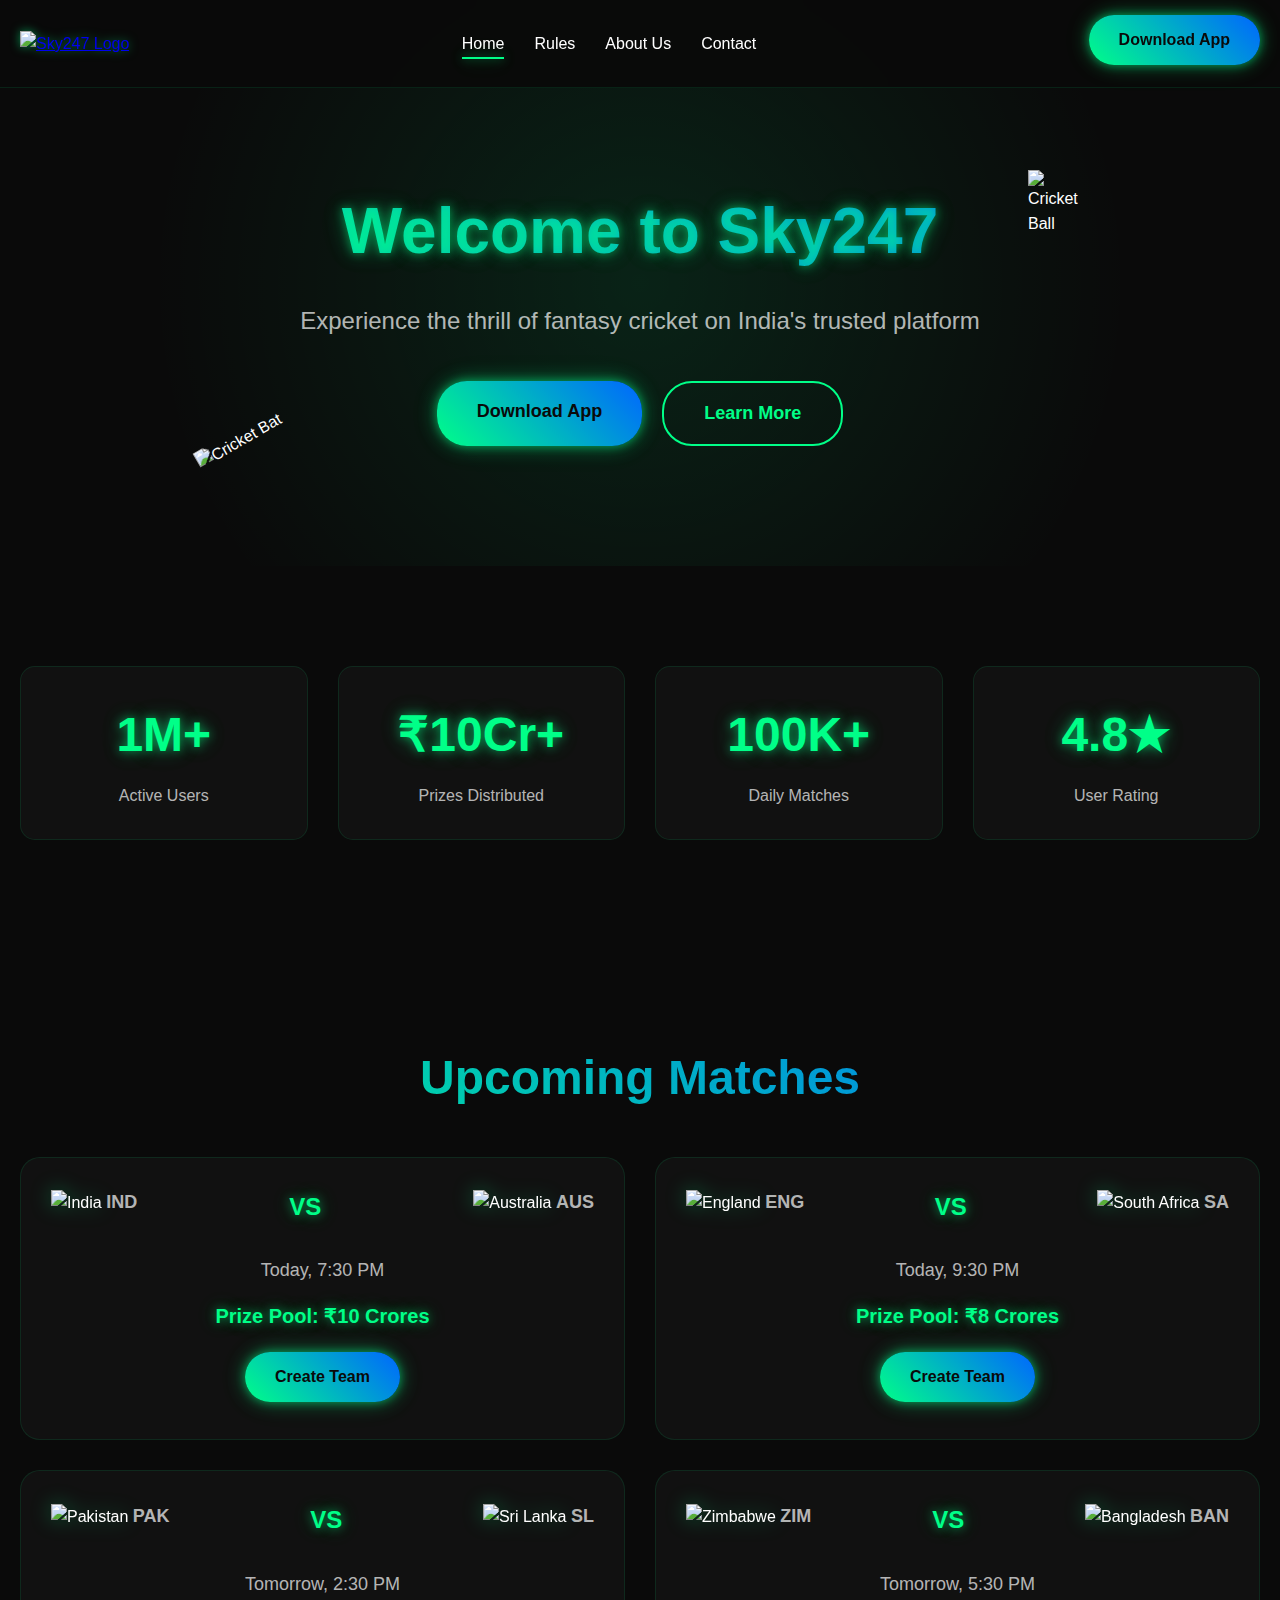
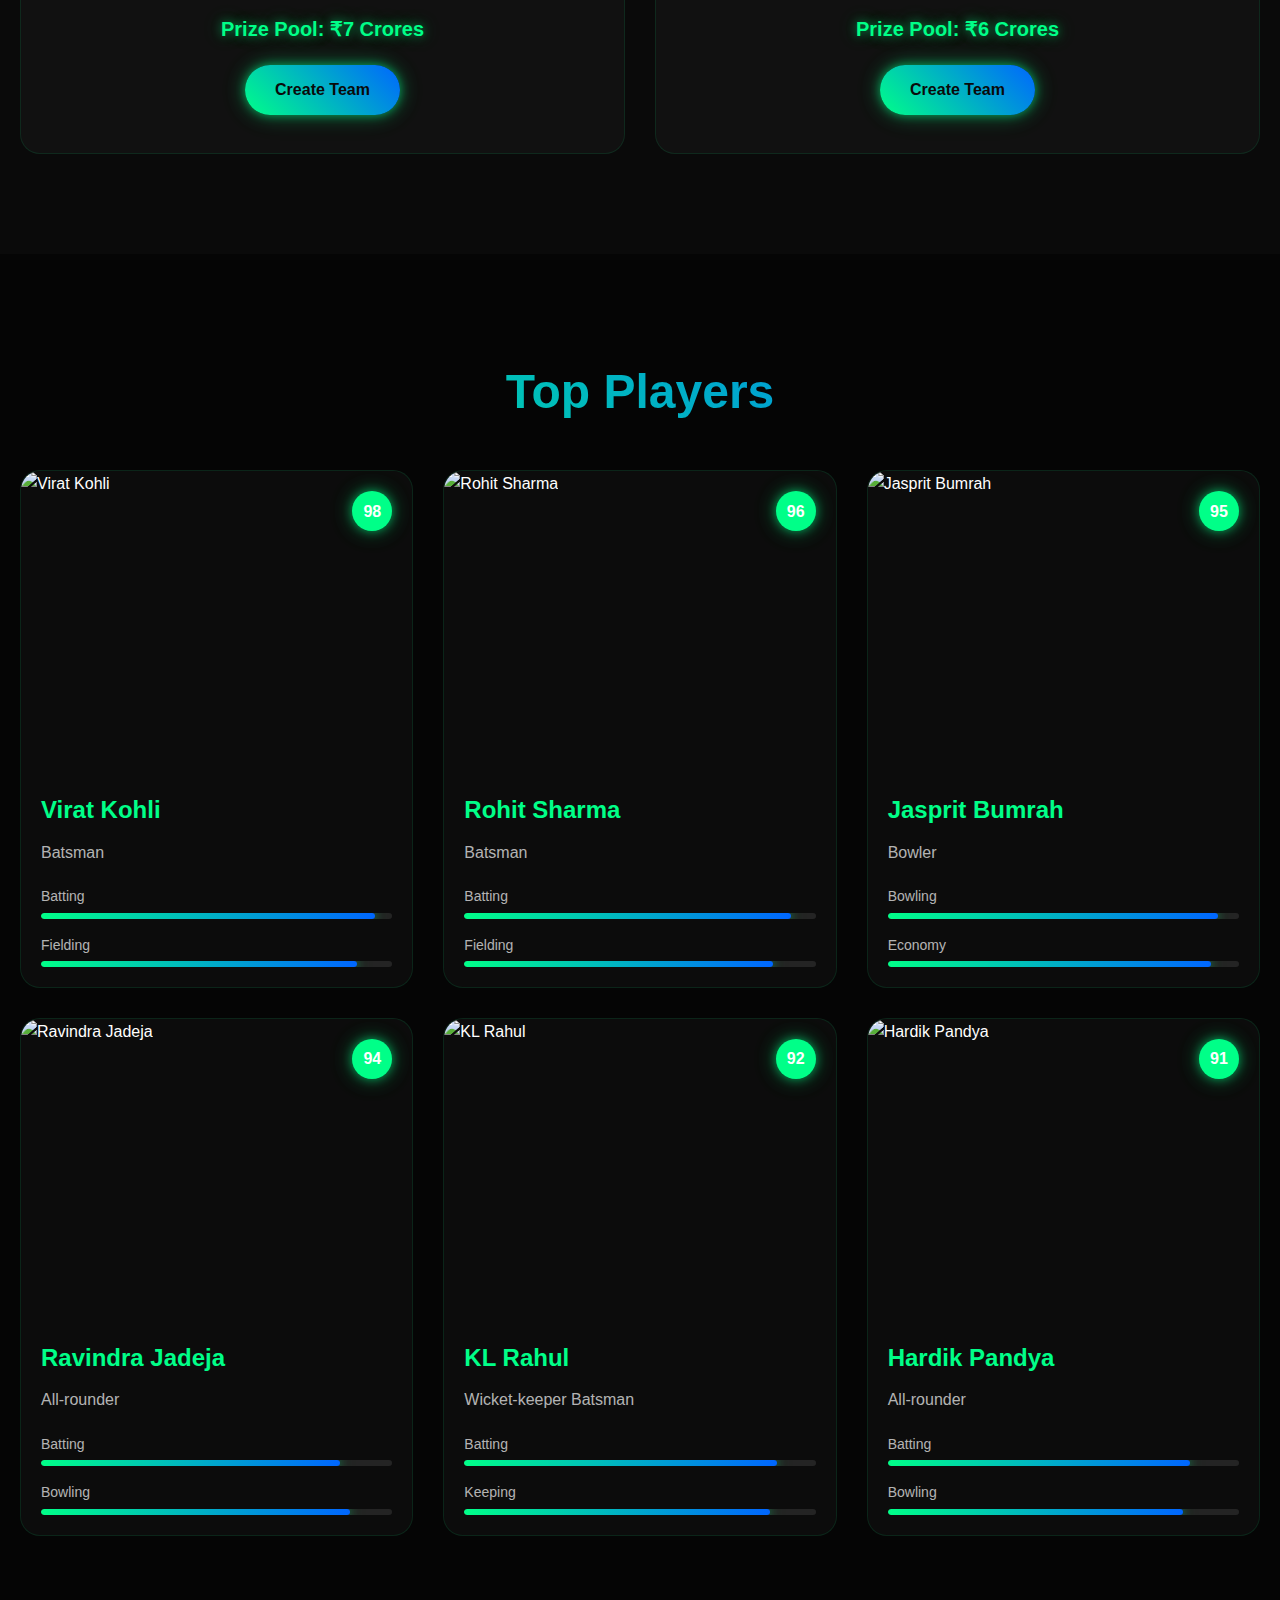
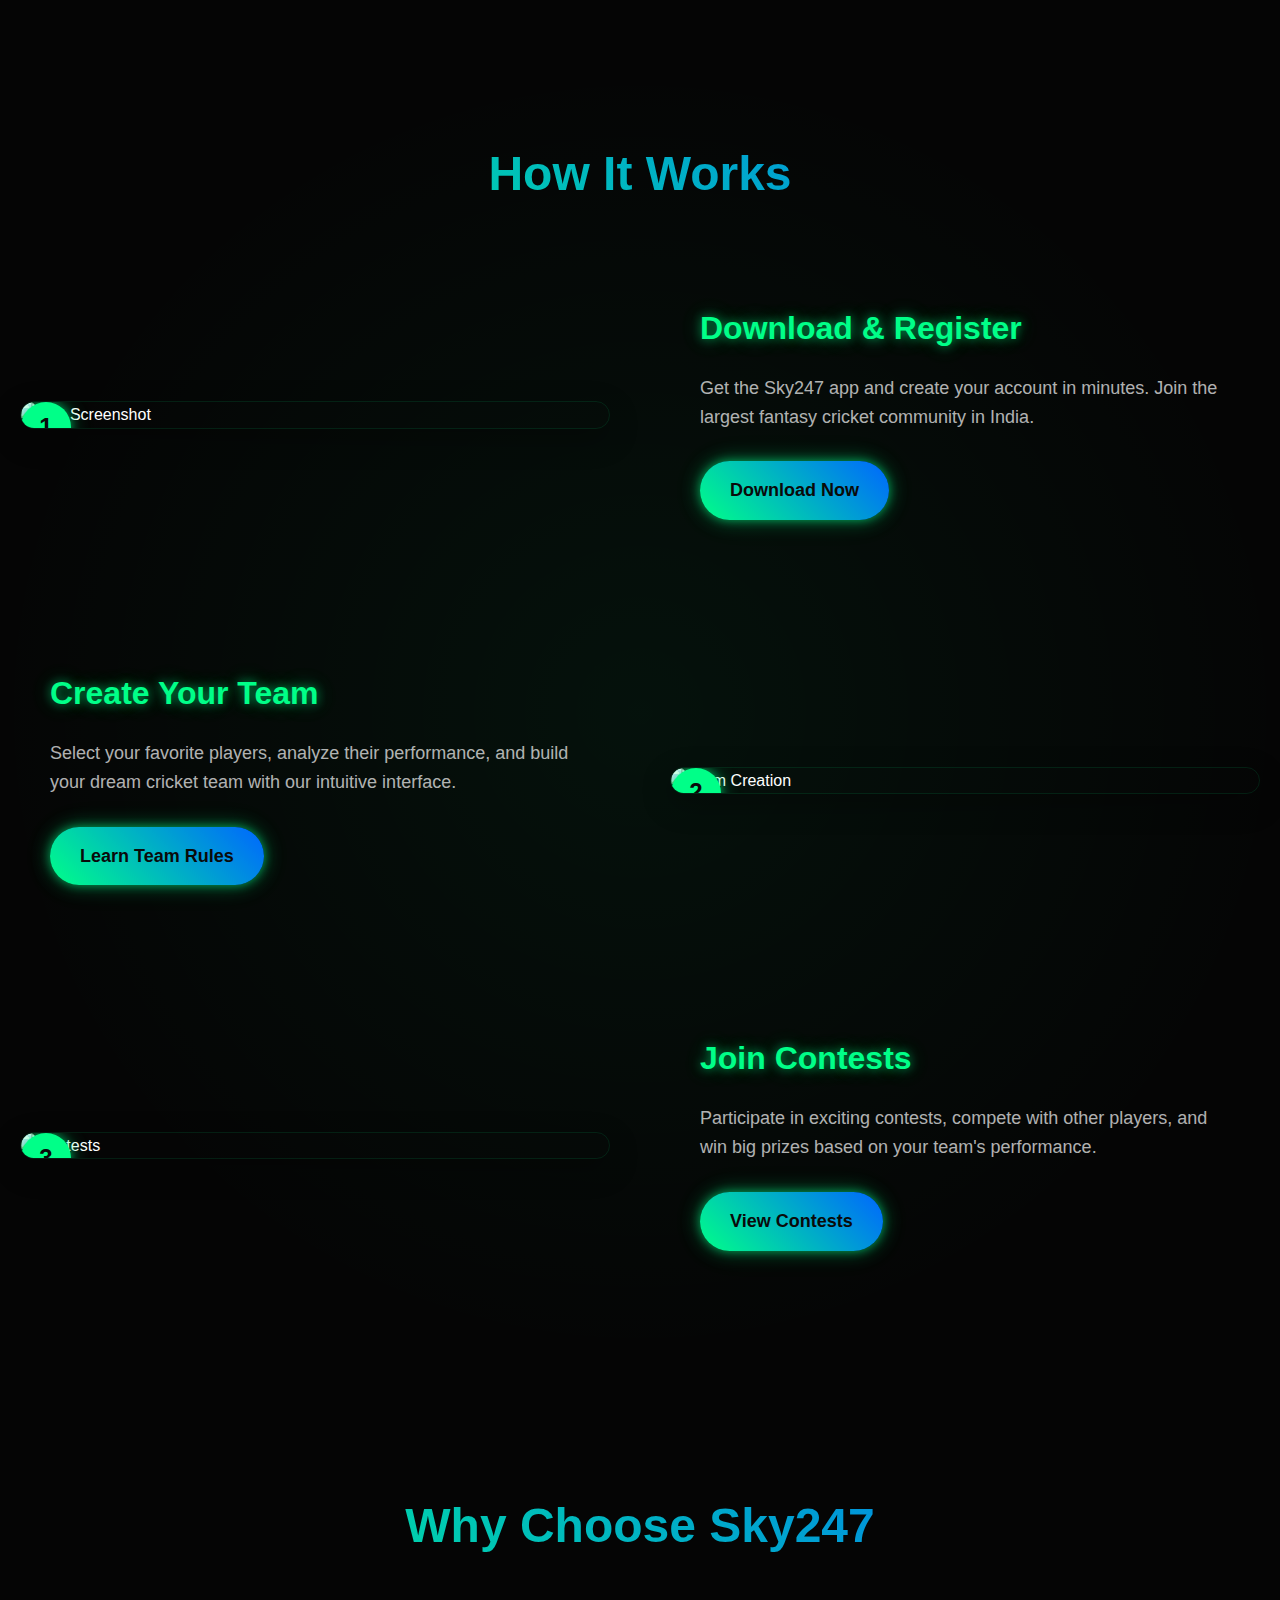
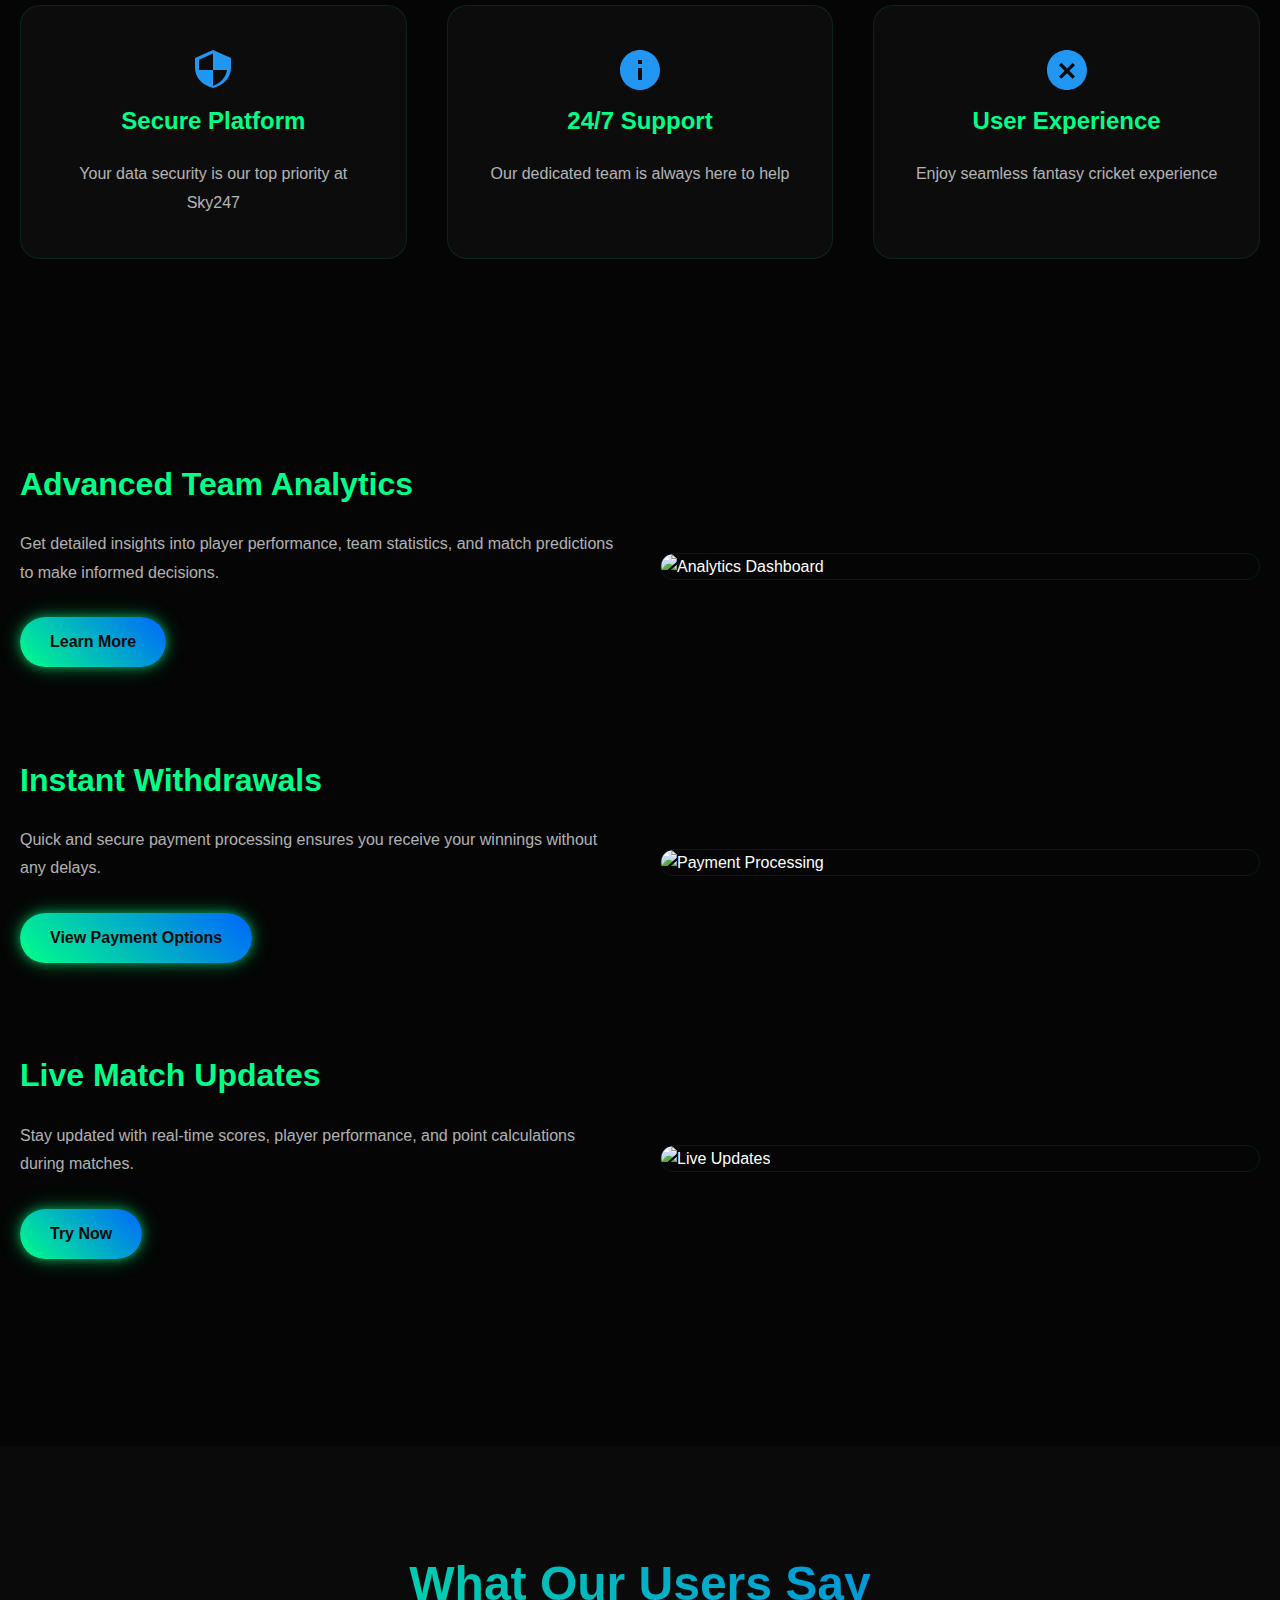
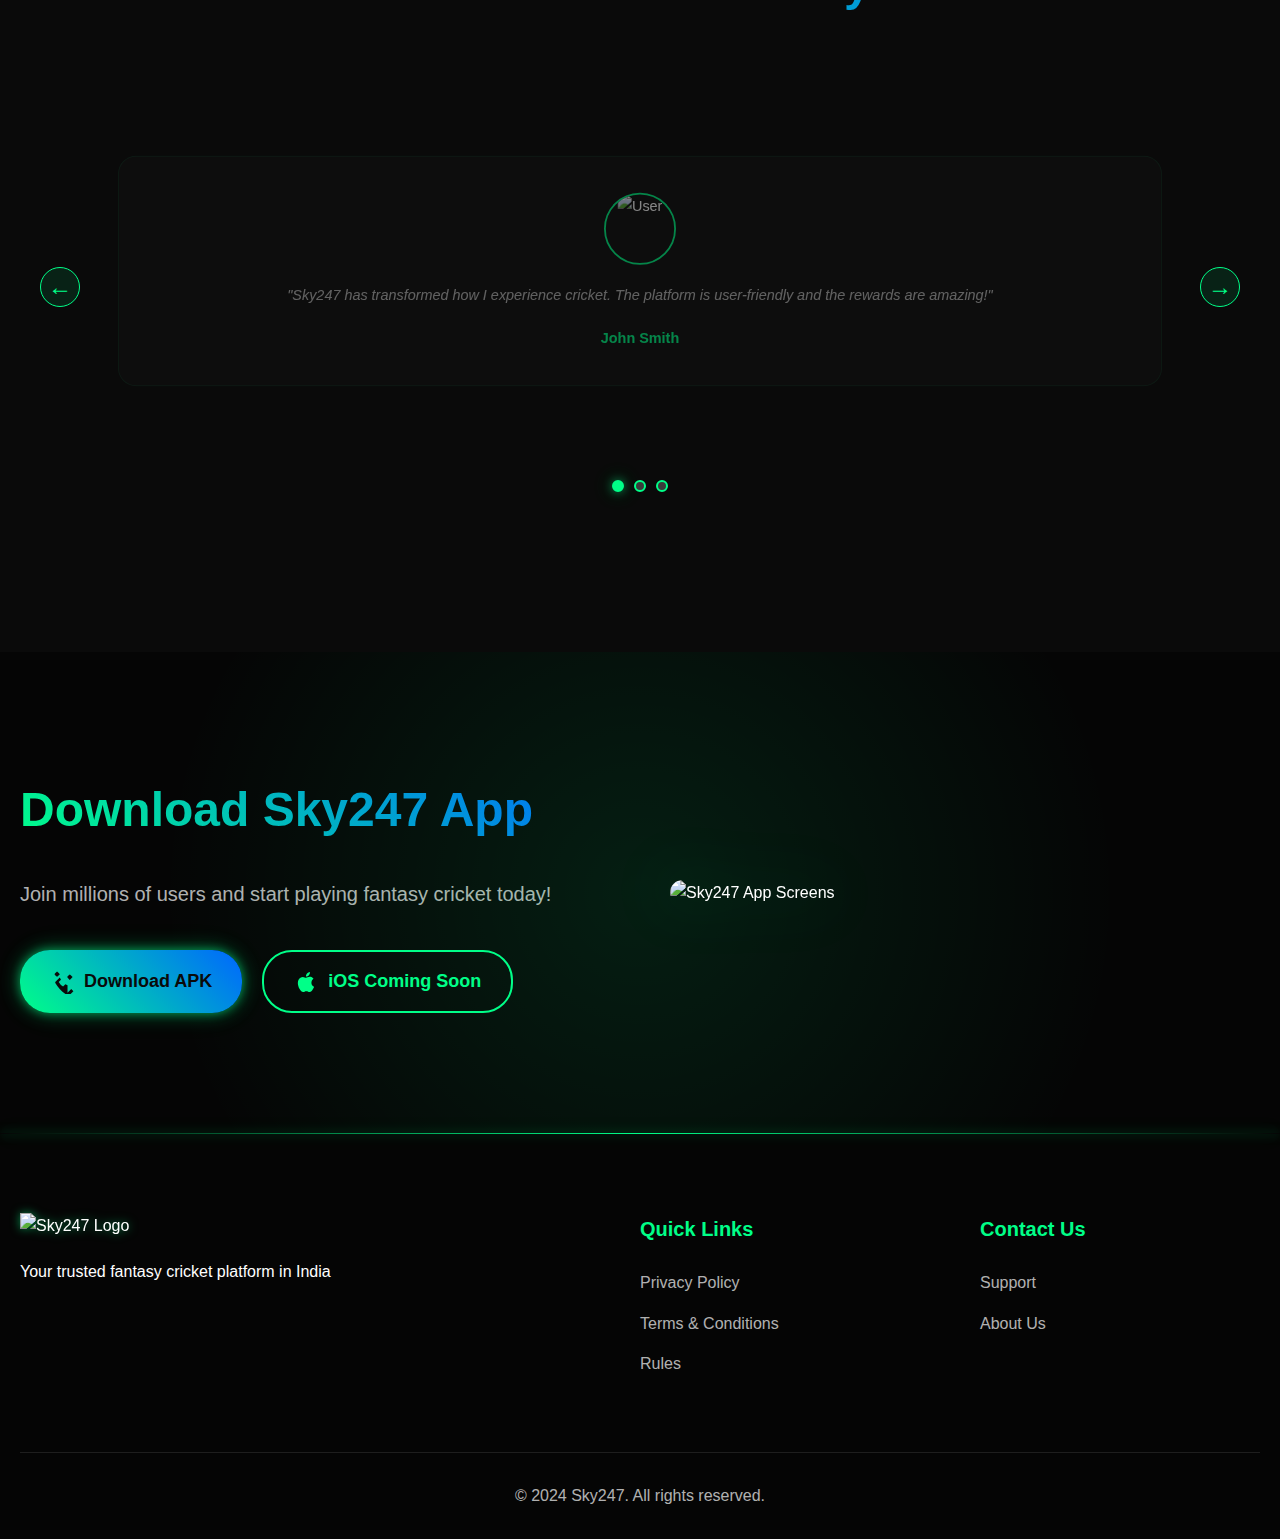
==== index.html @ 6593f0dc "Refactor HTML structure and enhance CSS for about page sections" ====
<!DOCTYPE html>
<html lang="en">
<head>
    <meta charset="UTF-8">
    <meta name="viewport" content="width=device-width, initial-scale=1.0">
    <title>Sky247 - Fantasy Cricket Platform in India</title>
    <meta name="description" content="Experience fantasy cricket with Sky247. Join the most exciting fantasy sports platform in India.">
    <link rel="stylesheet" href="css/style.css">
</head>
<body>
    <header class="header">
        <div class="container">
            <div class="header__inner">
                <a href="index.html" class="logo">
                    <img src="img/logo.svg" alt="Sky247 Logo">
                </a>
                <div class="burger-menu">
                    <span></span>
                    <span></span>
                    <span></span>
                </div>
                <nav class="nav">
                    <ul class="nav__list">
                        <li><a href="index.html" class="active">Home</a></li>
                        <li><a href="rules.html">Rules</a></li>
                        <li><a href="about.html">About Us</a></li>
                        <li><a href="contacts.html">Contact</a></li>
                        <li class="nav__download">
                            <a href="contacts.html" class="btn btn--primary">Download App</a>
                        </li>
                    </ul>
                </nav>
                <div class="header__buttons header__buttons--desktop">
                    <a href="contacts.html" class="btn btn--primary">Download App</a>
                </div>
            </div>
        </div>
    </header>

    <main>
        <section class="hero">
            <div class="container">
                <div class="hero__content">
                    <h1>Welcome to Sky247</h1>
                    <p>Experience the thrill of fantasy cricket on India's trusted platform</p>
                    <div class="hero__buttons">
                        <a href="contacts.html" class="btn btn--primary btn--large">Download App</a>
                        <a href="rules.html" class="btn btn--outline btn--large">Learn More</a>
                    </div>
                </div>
                <div class="hero__floating-elements">
                    <img src="img/cricket-ball.svg" alt="Cricket Ball" class="floating-ball">
                    <img src="img/cricket-bat.svg" alt="Cricket Bat" class="floating-bat">
                </div>
            </div>
        </section>

        <section class="statistics">
            <div class="container">
                <div class="statistics__grid">
                    <div class="stat-card">
                        <h3>1M+</h3>
                        <p>Active Users</p>
                    </div>
                    <div class="stat-card">
                        <h3>₹10Cr+</h3>
                        <p>Prizes Distributed</p>
                    </div>
                    <div class="stat-card">
                        <h3>100K+</h3>
                        <p>Daily Matches</p>
                    </div>
                    <div class="stat-card">
                        <h3>4.8★</h3>
                        <p>User Rating</p>
                    </div>
                </div>
            </div>
        </section>

        <section class="upcoming-matches">
            <div class="container">
                <h2>Upcoming Matches</h2>
                <div class="matches-grid">
                    <div class="match-card">
                        <div class="match-teams">
                            <div class="team">
                                <img src="img/india.webp" alt="India">
                                <span>IND</span>
                            </div>
                            <div class="vs">VS</div>
                            <div class="team">
                                <img src="img/australia.webp" alt="Australia">
                                <span>AUS</span>
                            </div>
                        </div>
                        <div class="match-info">
                            <div class="match-time">Today, 7:30 PM</div>
                            <div class="prize-pool">Prize Pool: ₹10 Crores</div>
                            <a href="contacts.html" class="btn btn--primary">Create Team</a>
                        </div>
                    </div>

                    <div class="match-card">
                        <div class="match-teams">
                            <div class="team">
                                <img src="img/england.webp" alt="England">
                                <span>ENG</span>
                            </div>
                            <div class="vs">VS</div>
                            <div class="team">
                                <img src="img/south-africa.webp" alt="South Africa">
                                <span>SA</span>
                            </div>
                        </div>
                        <div class="match-info">
                            <div class="match-time">Today, 9:30 PM</div>
                            <div class="prize-pool">Prize Pool: ₹8 Crores</div>
                            <a href="contacts.html" class="btn btn--primary">Create Team</a>
                        </div>
                    </div>

                    <div class="match-card">
                        <div class="match-teams">
                            <div class="team">
                                <img src="img/pakistan.webp" alt="Pakistan">
                                <span>PAK</span>
                            </div>
                            <div class="vs">VS</div>
                            <div class="team">
                                <img src="img/sri-lanka.webp" alt="Sri Lanka">
                                <span>SL</span>
                            </div>
                        </div>
                        <div class="match-info">
                            <div class="match-time">Tomorrow, 2:30 PM</div>
                            <div class="prize-pool">Prize Pool: ₹7 Crores</div>
                            <a href="contacts.html" class="btn btn--primary">Create Team</a>
                        </div>
                    </div>

                    <div class="match-card">
                        <div class="match-teams">
                            <div class="team">
                                <img src="img/zimbabwe.webp" alt="Zimbabwe">
                                <span>ZIM</span>
                            </div>
                            <div class="vs">VS</div>
                            <div class="team">
                                <img src="img/bangladesh.webp" alt="Bangladesh">
                                <span>BAN</span>
                            </div>
                        </div>
                        <div class="match-info">
                            <div class="match-time">Tomorrow, 5:30 PM</div>
                            <div class="prize-pool">Prize Pool: ₹6 Crores</div>
                            <a href="contacts.html" class="btn btn--primary">Create Team</a>
                        </div>
                    </div>
                </div>
            </div>
        </section>

        <section class="featured-players">
            <div class="container">
                <h2>Top Players</h2>
                <div class="players-grid">
                    <div class="player-card">
                        <div class="player-image">
                            <img src="img/virat-kohli.jpg" alt="Virat Kohli">
                            <div class="player-rating">98</div>
                        </div>
                        <div class="player-info">
                            <h3>Virat Kohli</h3>
                            <p>Batsman</p>
                            <div class="player-stats">
                                <div class="stat">
                                    <span>Batting</span>
                                    <div class="stat-bar" style="--width: 95%"></div>
                                </div>
                                <div class="stat">
                                    <span>Fielding</span>
                                    <div class="stat-bar" style="--width: 90%"></div>
                                </div>
                            </div>
                        </div>
                    </div>

                    <div class="player-card">
                        <div class="player-image">
                            <img src="img/rohit-sharma.jpg" alt="Rohit Sharma">
                            <div class="player-rating">96</div>
                        </div>
                        <div class="player-info">
                            <h3>Rohit Sharma</h3>
                            <p>Batsman</p>
                            <div class="player-stats">
                                <div class="stat">
                                    <span>Batting</span>
                                    <div class="stat-bar" style="--width: 93%"></div>
                                </div>
                                <div class="stat">
                                    <span>Fielding</span>
                                    <div class="stat-bar" style="--width: 88%"></div>
                                </div>
                            </div>
                        </div>
                    </div>

                    <div class="player-card">
                        <div class="player-image">
                            <img src="img/jasprit-bumrah.jpg" alt="Jasprit Bumrah">
                            <div class="player-rating">95</div>
                        </div>
                        <div class="player-info">
                            <h3>Jasprit Bumrah</h3>
                            <p>Bowler</p>
                            <div class="player-stats">
                                <div class="stat">
                                    <span>Bowling</span>
                                    <div class="stat-bar" style="--width: 94%"></div>
                                </div>
                                <div class="stat">
                                    <span>Economy</span>
                                    <div class="stat-bar" style="--width: 92%"></div>
                                </div>
                            </div>
                        </div>
                    </div>

                    <div class="player-card">
                        <div class="player-image">
                            <img src="img/ravindra-jadeja.jpg" alt="Ravindra Jadeja">
                            <div class="player-rating">94</div>
                        </div>
                        <div class="player-info">
                            <h3>Ravindra Jadeja</h3>
                            <p>All-rounder</p>
                            <div class="player-stats">
                                <div class="stat">
                                    <span>Batting</span>
                                    <div class="stat-bar" style="--width: 85%"></div>
                                </div>
                                <div class="stat">
                                    <span>Bowling</span>
                                    <div class="stat-bar" style="--width: 88%"></div>
                                </div>
                            </div>
                        </div>
                    </div>

                    <div class="player-card">
                        <div class="player-image">
                            <img src="img/kl-rahul.jpg" alt="KL Rahul">
                            <div class="player-rating">92</div>
                        </div>
                        <div class="player-info">
                            <h3>KL Rahul</h3>
                            <p>Wicket-keeper Batsman</p>
                            <div class="player-stats">
                                <div class="stat">
                                    <span>Batting</span>
                                    <div class="stat-bar" style="--width: 89%"></div>
                                </div>
                                <div class="stat">
                                    <span>Keeping</span>
                                    <div class="stat-bar" style="--width: 87%"></div>
                                </div>
                            </div>
                        </div>
                    </div>

                    <div class="player-card">
                        <div class="player-image">
                            <img src="img/hardik-pandya.jpg" alt="Hardik Pandya">
                            <div class="player-rating">91</div>
                        </div>
                        <div class="player-info">
                            <h3>Hardik Pandya</h3>
                            <p>All-rounder</p>
                            <div class="player-stats">
                                <div class="stat">
                                    <span>Batting</span>
                                    <div class="stat-bar" style="--width: 86%"></div>
                                </div>
                                <div class="stat">
                                    <span>Bowling</span>
                                    <div class="stat-bar" style="--width: 84%"></div>
                                </div>
                            </div>
                        </div>
                    </div>
                </div>
            </div>
        </section>

        <section class="how-it-works">
            <div class="container">
                <h2>How It Works</h2>
                <div class="steps">
                    <div class="step">
                        <div class="step__image">
                            <img src="img/app-screen-1.jpg" alt="App Screenshot">
                            <div class="step__number">1</div>
                        </div>
                        <div class="step__content">
                            <h3>Download & Register</h3>
                            <p>Get the Sky247 app and create your account in minutes. Join the largest fantasy cricket community in India.</p>
                            <a href="contacts.html" class="btn btn--primary">Download Now</a>
                        </div>
                    </div>
                    <div class="step">
                        <div class="step__image">
                            <img src="img/app-screen-2.jpg" alt="Team Creation">
                            <div class="step__number">2</div>
                        </div>
                        <div class="step__content">
                            <h3>Create Your Team</h3>
                            <p>Select your favorite players, analyze their performance, and build your dream cricket team with our intuitive interface.</p>
                            <a href="rules.html" class="btn btn--primary">Learn Team Rules</a>
                        </div>
                    </div>
                    <div class="step">
                        <div class="step__image">
                            <img src="img/app-screen-3.jpg" alt="Contests">
                            <div class="step__number">3</div>
                        </div>
                        <div class="step__content">
                            <h3>Join Contests</h3>
                            <p>Participate in exciting contests, compete with other players, and win big prizes based on your team's performance.</p>
                            <a href="contacts.html" class="btn btn--primary">View Contests</a>
                        </div>
                    </div>
                </div>
            </div>
        </section>

        <section class="features">
            <div class="container">
                <h2>Why Choose Sky247</h2>
                <div class="features__grid">
                    <div class="feature-card">
                        <svg width="48" height="48" viewBox="0 0 48 48" fill="none" xmlns="http://www.w3.org/2000/svg">
                            <path d="M24 4L6 12V22C6 31.1 13.4 39.5 24 42C34.6 39.5 42 31.1 42 22V12L24 4ZM24 24H38C37.1 31.1 31.3 37.5 24 39.8V24H10V13.7L24 7.6V24Z" fill="#2196F3"/>
                        </svg>
                        <h3>Secure Platform</h3>
                        <p>Your data security is our top priority at Sky247</p>
                    </div>
                    <div class="feature-card">
                        <svg width="48" height="48" viewBox="0 0 48 48" fill="none" xmlns="http://www.w3.org/2000/svg">
                            <path d="M24 4C12.95 4 4 12.95 4 24C4 35.05 12.95 44 24 44C35.05 44 44 35.05 44 24C44 12.95 35.05 4 24 4ZM26 34H22V22H26V34ZM26 18H22V14H26V18Z" fill="#2196F3"/>
                        </svg>
                        <h3>24/7 Support</h3>
                        <p>Our dedicated team is always here to help</p>
                    </div>
                    <div class="feature-card">
                        <svg width="48" height="48" viewBox="0 0 48 48" fill="none" xmlns="http://www.w3.org/2000/svg">
                            <path d="M24 4C12.95 4 4 12.95 4 24C4 35.05 12.95 44 24 44C35.05 44 44 35.05 44 24C44 12.95 35.05 4 24 4ZM32 30.4L29.6 32.8L24 27.2L18.4 32.8L16 30.4L21.6 24.8L16 19.2L18.4 16.8L24 22.4L29.6 16.8L32 19.2L26.4 24.8L32 30.4Z" fill="#2196F3"/>
                        </svg>
                        <h3>User Experience</h3>
                        <p>Enjoy seamless fantasy cricket experience</p>
                    </div>
                </div>
            </div>
        </section>

        <section class="features-extended">
            <div class="container">
                <div class="feature-extended-card">
                    <div class="feature-extended-content">
                        <h3>Advanced Team Analytics</h3>
                        <p>Get detailed insights into player performance, team statistics, and match predictions to make informed decisions.</p>
                        <a href="contacts.html" class="btn btn--primary">Learn More</a>
                    </div>
                    <div class="feature-extended-image">
                        <img src="img/analytics.jpg" alt="Analytics Dashboard">
                    </div>
                </div>

                <div class="feature-extended-card">
                    <div class="feature-extended-content">
                        <h3>Instant Withdrawals</h3>
                        <p>Quick and secure payment processing ensures you receive your winnings without any delays.</p>
                        <a href="contacts.html" class="btn btn--primary">View Payment Options</a>
                    </div>
                    <div class="feature-extended-image">
                        <img src="img/payments.jpg" alt="Payment Processing">
                    </div>
                </div>

                <div class="feature-extended-card">
                    <div class="feature-extended-content">
                        <h3>Live Match Updates</h3>
                        <p>Stay updated with real-time scores, player performance, and point calculations during matches.</p>
                        <a href="contacts.html" class="btn btn--primary">Try Now</a>
                    </div>
                    <div class="feature-extended-image">
                        <img src="img/live-updates.jpg" alt="Live Updates">
                    </div>
                </div>
            </div>
        </section>

        <section class="testimonials">
            <div class="container">
                <h2>What Our Users Say</h2>
                <div class="manual-slider">
                    <div class="slider-container">
                        <div class="slide">
                            <div class="testimonial-card">
                                <div class="testimonial-avatar">
                                    <img src="img/user1.jpg" alt="User">
                                </div>
                                <p class="testimonial-text">"Sky247 has transformed how I experience cricket. The platform is user-friendly and the rewards are amazing!"</p>
                                <div class="testimonial-author">John Smith</div>
                            </div>
                        </div>
                        <div class="slide">
                            <div class="testimonial-card">
                                <div class="testimonial-avatar">
                                    <img src="img/user2.jpg" alt="User">
                                </div>
                                <p class="testimonial-text">"The best fantasy cricket platform I've used. Great features and excellent customer support."</p>
                                <div class="testimonial-author">Mike Johnson</div>
                            </div>
                        </div>
                        <div class="slide">
                            <div class="testimonial-card">
                                <div class="testimonial-avatar">
                                    <img src="img/user3.jpg" alt="User">
                                </div>
                                <p class="testimonial-text">"Impressive platform with fair play and instant withdrawals. Highly recommended!"</p>
                                <div class="testimonial-author">David Wilson</div>
                            </div>
                        </div>
                    </div>
                    <div class="slider-nav">
                        <span class="slider-dot active"></span>
                        <span class="slider-dot"></span>
                        <span class="slider-dot"></span>
                    </div>
                    <div class="slider-arrows">
                        <button class="slider-arrow prev">←</button>
                        <button class="slider-arrow next">→</button>
                    </div>
                </div>
            </div>
        </section>

        <section class="app-download">
            <div class="container">
                <div class="app-download__content">
                    <div class="app-download__text">
                        <h2>Download Sky247 App</h2>
                        <p>Join millions of users and start playing fantasy cricket today!</p>
                        <div class="app-download__buttons">
                            <a href="contacts.html" class="btn btn--primary">
                                <svg width="24" height="24" viewBox="0 0 24 24" fill="none" xmlns="http://www.w3.org/2000/svg">
                                    <path d="M17.523 15.343l-2.121-1.213-2.317 2.317a11.158 11.158 0 01-4.412-4.412l2.317-2.317-1.213-2.121-4.243 4.242a1 1 0 00-.217 1.095C8.14 17.95 13.05 22.86 18.066 25.683a1 1 0 001.095-.217l4.242-4.243-2.121-2.121-3.759 3.759z" fill="currentColor"/>
                                    <path d="M6.343 4.929l2.121-2.122-1.414-1.414-2.121 2.121a1 1 0 000 1.414l1.414 1.414a1 1 0 001.414 0l2.121-2.121-1.414-1.414-2.121 2.122zM19.071 6.343l2.122 2.121 1.414-1.414-2.121-2.121a1 1 0 00-1.414 0l-1.414 1.414a1 1 0 000 1.414l2.121 2.121 1.414-1.414-2.122-2.121z" fill="currentColor"/>
                                </svg>
                                Download APK
                            </a>
                            <a href="contacts.html" class="btn btn--outline">
                                <svg width="24" height="24" viewBox="0 0 24 24" fill="none" xmlns="http://www.w3.org/2000/svg">
                                    <path d="M18.71 19.5C17.88 20.74 17 21.95 15.66 21.97C14.32 22 13.89 21.18 12.37 21.18C10.84 21.18 10.37 21.95 9.09997 22C7.78997 22.05 6.79997 20.68 5.95997 19.47C4.24997 17 2.93997 12.45 4.69997 9.39C5.56997 7.87 7.12997 6.91 8.81997 6.88C10.1 6.86 11.32 7.75 12.11 7.75C12.89 7.75 14.37 6.68 15.92 6.84C16.57 6.87 18.39 7.1 19.56 8.82C19.47 8.88 17.39 10.1 17.41 12.63C17.44 15.65 20.06 16.66 20.09 16.67C20.06 16.74 19.67 18.11 18.71 19.5ZM13 3.5C13.73 2.67 14.94 2.04 15.94 2C16.07 3.17 15.6 4.35 14.9 5.19C14.21 6.04 13.07 6.7 11.95 6.61C11.8 5.46 12.36 4.26 13 3.5Z" fill="currentColor"/>
                                </svg>
                                iOS Coming Soon
                            </a>
                        </div>
                    </div>
                    <div class="app-download__image">
                        <img src="img/app-screens.jpg" alt="Sky247 App Screens">
                    </div>
                </div>
            </div>
        </section>
    </main>

    <footer class="footer">
        <div class="container">
            <section class="footer__grid">
                <div class="footer__col">
                    <img src="img/logo.svg" alt="Sky247 Logo" class="footer__logo">
                    <p>Your trusted fantasy cricket platform in India</p>
                </div>
                <div class="footer__col">
                    <h4>Quick Links</h4>
                    <ul>
                        <li><a href="privacy-policy.html">Privacy Policy</a></li>
                        <li><a href="terms-conditions.html">Terms & Conditions</a></li>
                        <li><a href="rules.html">Rules</a></li>
                    </ul>
                </div>
                <div class="footer__col">
                    <h4>Contact Us</h4>
                    <ul>
                        <li><a href="contacts.html">Support</a></li>
                        <li><a href="about.html">About Us</a></li>
                    </ul>
                </div>
            </section>
            <div class="footer__bottom">
                <p>&copy; 2024 Sky247. All rights reserved.</p>
            </div>
        </div>
    </footer>

    <script src="js/main.js"></script>
</body>
</html>
---- css/style.css ----
/* Reset and base styles */
* {
    margin: 0;
    padding: 0;
    box-sizing: border-box;
}

:root {
    --primary-color: #00ff88;
    --secondary-color: #0066ff;
    --dark-bg: #0a0a0a;
    --darker-bg: #050505;
    --text-color: #ffffff;
    --text-secondary: rgba(255, 255, 255, 0.7);
    --neon-glow: 0 0 10px rgba(0, 255, 136, 0.5),
                 0 0 20px rgba(0, 255, 136, 0.3),
                 0 0 30px rgba(0, 255, 136, 0.1);
    --blue-glow: 0 0 10px rgba(0, 102, 255, 0.5),
                0 0 20px rgba(0, 102, 255, 0.3),
                0 0 30px rgba(0, 102, 255, 0.1);
}

body {
    font-family: 'Arial', sans-serif;
    line-height: 1.6;
    color: var(--text-color);
    background: var(--dark-bg);
    overflow-x: hidden;
}

.container {
    max-width: 1280px;
    margin: 0 auto;
    padding: 0 20px;
}

/* Header styles */
.header {
    background: rgba(10, 10, 10, 0.95);
    backdrop-filter: blur(10px);
    position: fixed;
    width: 100%;
    top: 0;
    z-index: 100;
    border-bottom: 1px solid rgba(0, 255, 136, 0.1);
}

.header__inner {
    display: flex;
    justify-content: space-between;
    align-items: center;
    padding: 15px 0;
}

.logo img {
    height: 40px;
    filter: drop-shadow(0 0 5px rgba(0, 255, 136, 0.5));
}

.nav__list {
    display: flex;
    list-style: none;
    gap: 30px;
}

.nav__list a {
    text-decoration: none;
    color: var(--text-color);
    font-weight: 500;
    transition: all 0.3s;
    position: relative;
    padding: 5px 0;
}

.nav__list a::after {
    content: '';
    position: absolute;
    bottom: -2px;
    left: 0;
    width: 0;
    height: 2px;
    background: var(--primary-color);
    transition: width 0.3s;
    box-shadow: var(--neon-glow);
}

.nav__list a:hover::after,
.nav__list a.active::after {
    width: 100%;
}

/* Button styles */
.btn {
    display: inline-block;
    padding: 12px 30px;
    border-radius: 30px;
    text-decoration: none;
    font-weight: 600;
    transition: all 0.3s;
    position: relative;
    overflow: hidden;
    border: none;
    cursor: pointer;
}

.btn::before {
    content: '';
    position: absolute;
    top: 0;
    left: -100%;
    width: 100%;
    height: 100%;
    background: linear-gradient(
        90deg,
        transparent,
        rgba(255, 255, 255, 0.2),
        transparent
    );
    transition: 0.5s;
}

.btn:hover::before {
    left: 100%;
}

.btn--primary {
    background: linear-gradient(45deg, var(--primary-color), var(--secondary-color));
    color: var(--dark-bg);
    box-shadow: var(--neon-glow);
}

.btn--primary:hover {
    transform: translateY(-2px);
    box-shadow: var(--blue-glow);
}

.btn--large {
    padding: 16px 40px;
    font-size: 18px;
}

/* Hero section */
.hero {
    padding: 180px 0 120px;
    position: relative;
    overflow: hidden;
}

.hero::before {
    content: '';
    position: absolute;
    top: 0;
    left: 0;
    width: 100%;
    height: 100%;
    background: radial-gradient(circle at center, rgba(0, 255, 136, 0.1) 0%, transparent 70%);
    pointer-events: none;
}

.hero__content {
    text-align: center;
    position: relative;
    z-index: 1;
}

.hero h1 {
    font-size: 64px;
    margin-bottom: 20px;
    background: linear-gradient(45deg, var(--primary-color), var(--secondary-color));
    -webkit-background-clip: text;
    -webkit-text-fill-color: transparent;
    text-shadow: var(--neon-glow);
}

.hero p {
    font-size: 24px;
    margin-bottom: 40px;
    color: var(--text-secondary);
}

.hero__buttons {
    display: flex;
    gap: 20px;
    justify-content: center;
    margin-top: 40px;
}

/* Features section */
.features {
    padding: 100px 0;
    background: var(--darker-bg);
    position: relative;
}

.features::before {
    content: '';
    position: absolute;
    top: -50px;
    left: 0;
    width: 100%;
    height: 100px;
    background: linear-gradient(to bottom, transparent, var(--darker-bg));
}

h2 {
    text-align: center;
    margin-bottom: 40px;
    font-size: 48px;
    background: linear-gradient(45deg, var(--primary-color), var(--secondary-color));
    -webkit-background-clip: text;
    -webkit-text-fill-color: transparent;
}

.features__grid {
    display: grid;
    grid-template-columns: repeat(3, 1fr);
    gap: 40px;
}

.feature-card {
    background: rgba(255, 255, 255, 0.03);
    padding: 40px;
    border-radius: 20px;
    text-align: center;
    transition: all 0.3s;
    position: relative;
    overflow: hidden;
    border: 1px solid rgba(0, 255, 136, 0.1);
}

.feature-card::before {
    content: '';
    position: absolute;
    top: 0;
    left: 0;
    width: 100%;
    height: 100%;
    background: radial-gradient(circle at center, rgba(0, 255, 136, 0.1) 0%, transparent 70%);
    opacity: 0;
    transition: opacity 0.3s;
}

.feature-card:hover {
    transform: translateY(-10px);
    border-color: var(--primary-color);
    box-shadow: var(--neon-glow);
}

.feature-card:hover::before {
    opacity: 1;
}

.feature-card img {
    width: 80px;
    margin-bottom: 30px;
    filter: drop-shadow(0 0 10px rgba(0, 255, 136, 0.5));
}

.feature-card h3 {
    margin-bottom: 20px;
    color: var(--primary-color);
    font-size: 24px;
}

.feature-card p {
    color: var(--text-secondary);
    font-size: 16px;
    line-height: 1.8;
}

/* New Sections */
.statistics {
    padding: 100px 0;
    background: var(--dark-bg);
    position: relative;
}

.statistics__grid {
    display: grid;
    grid-template-columns: repeat(4, 1fr);
    gap: 30px;
    text-align: center;
}

.stat-card {
    padding: 30px;
    background: rgba(255, 255, 255, 0.03);
    border-radius: 15px;
    border: 1px solid rgba(0, 255, 136, 0.1);
}

.stat-card h3 {
    font-size: 48px;
    color: var(--primary-color);
    margin-bottom: 10px;
    text-shadow: var(--neon-glow);
}

.stat-card p {
    color: var(--text-secondary);
    font-size: 16px;
}

.how-it-works {
    padding: 100px 0;
    background: var(--darker-bg);
    position: relative;
    overflow: hidden;
}

.how-it-works::before {
    content: '';
    position: absolute;
    top: 0;
    left: 0;
    width: 100%;
    height: 100%;
    background: radial-gradient(circle at center, rgba(0, 255, 136, 0.05) 0%, transparent 70%);
    pointer-events: none;
}

.steps {
    margin-top: 60px;
    display: flex;
    flex-direction: column;
    gap: 80px;
}

.step {
    display: grid;
    grid-template-columns: 1fr 1fr;
    gap: 60px;
    align-items: center;
    position: relative;
}

.step:nth-child(even) {
    direction: rtl;
}

.step:nth-child(even) .step__content {
    direction: ltr;
}

.step:nth-child(even) .step__image {
    direction: ltr;
}

.step__image {
    position: relative;
    border-radius: 20px;
    overflow: hidden;
    box-shadow: 0 10px 30px rgba(0, 0, 0, 0.3);
    border: 1px solid rgba(0, 255, 136, 0.1);
    transition: all 0.3s ease;
}

.step__image:hover {
    transform: translateY(-10px);
    border-color: var(--primary-color);
    box-shadow: var(--neon-glow), 0 15px 40px rgba(0, 0, 0, 0.4);
}

.step__image img {
    width: 100%;
    height: auto;
    display: block;
    border-radius: 20px;
}

.step__number {
    position: absolute;
    top: 0px;
    left: 0px;
    width: 50px;
    height: 50px;
    background: var(--primary-color);
    border-radius: 50%;
    display: flex;
    align-items: center;
    justify-content: center;
    font-size: 24px;
    font-weight: bold;
    color: var(--dark-bg);
    box-shadow: var(--neon-glow);
    z-index: 1;
}

.step__content {
    padding: 30px;
}

.step__content h3 {
    color: var(--primary-color);
    font-size: 32px;
    margin-bottom: 20px;
    text-shadow: var(--neon-glow);
}

.step__content p {
    color: var(--text-secondary);
    font-size: 18px;
    line-height: 1.6;
    margin-bottom: 30px;
}

.step__content .btn {
    padding: 15px 30px;
    font-size: 18px;
}

@media (max-width: 1024px) {
    .steps {
        gap: 60px;
    }

    .step {
        gap: 40px;
    }

    .step__content h3 {
        font-size: 28px;
    }

    .step__content p {
        font-size: 16px;
    }
}

@media (max-width: 768px) {
    .how-it-works {
        padding: 60px 0;
    }

    .steps {
        gap: 40px;
    }

    .step {
        grid-template-columns: 1fr;
        gap: 30px;
        direction: ltr !important;
    }

    .step__content {
        padding: 20px;
        text-align: center;
        direction: ltr !important;
    }

    .step__image {
        direction: ltr !important;
        max-width: 80%;
        margin: 0 auto;
    }

    .step__number {
				left: 50%;
        transform: translateX(-50%);
    }

    .step__content .btn {
        margin: 0 auto;
    }
}

@media (max-width: 480px) {
    .step__image {
        max-width: 100%;
    }

    .step__content h3 {
        font-size: 24px;
    }

    .step__content p {
        font-size: 15px;
    }
}

/* Footer styles */
.footer {
    background: var(--darker-bg);
    color: var(--text-color);
    padding: 80px 0 30px;
    position: relative;
}

.footer::before {
    content: '';
    position: absolute;
    top: 0;
    left: 0;
    width: 100%;
    height: 1px;
    background: linear-gradient(90deg, transparent, var(--primary-color), transparent);
    box-shadow: var(--neon-glow);
}

.footer__grid {
    display: grid;
    grid-template-columns: 2fr 1fr 1fr;
    gap: 60px;
    margin-bottom: 60px;
}

.footer__logo {
    height: 40px;
    margin-bottom: 20px;
    filter: drop-shadow(0 0 5px rgba(0, 255, 136, 0.5));
}

.footer h4 {
    margin-bottom: 25px;
    font-size: 20px;
    color: var(--primary-color);
}

.footer ul {
    list-style: none;
}

.footer ul li {
    margin-bottom: 15px;
}

.footer a {
    color: var(--text-secondary);
    text-decoration: none;
    transition: all 0.3s;
}

.footer a:hover {
    color: var(--primary-color);
    text-shadow: var(--neon-glow);
}

.footer__bottom {
    text-align: center;
    padding-top: 30px;
    border-top: 1px solid rgba(255, 255, 255, 0.1);
    color: var(--text-secondary);
}

/* Page header styles */
.page-header {
    padding: 120px 0 60px;
    background: linear-gradient(135deg, var(--primary-color), var(--secondary-color));
    color: var(--white);
    text-align: center;
}

.page-header h1 {
    font-size: 40px;
    margin-bottom: 15px;
}

.page-header p {
    font-size: 18px;
    opacity: 0.9;
}

/* Rules page styles */
.rules {
    padding: 60px 0;
}

.rules__content {
    max-width: 800px;
    margin: 0 auto;
}

.rules__content h2 {
    color: var(--primary-color);
    margin: 40px 0 20px;
    font-size: 28px;
}

.rules__content h3 {
    color: var(--secondary-color);
    margin: 30px 0 15px;
    font-size: 22px;
}

.rules__content ul {
    list-style: none;
    margin-bottom: 30px;
}

.rules__content ul li {
    position: relative;
    padding-left: 25px;
    margin-bottom: 15px;
}

.rules__content ul li:before {
    content: "•";
    color: var(--primary-color);
    position: absolute;
    left: 0;
    font-size: 20px;
    line-height: 1;
}

.points-table {
    background: var(--light-gray);
    padding: 0 30px;
    border-radius: 10px;
}

.points-table h3:first-child {
    margin-top: 0;
}

/* About page styles */
.about {
    padding: 60px 0;
}

.about__content {
    max-width: 100%;
    margin: 0 auto;
}

.about__section {
    margin-bottom: 100px;
}

.about__section:last-child {
    margin-bottom: 0;
}

.about__section h2 {
    color: var(--primary-color);
    font-size: 28px;
    margin-bottom: 20px;
}

.about__section p {
    font-size: 16px;
    line-height: 1.8;
    margin-bottom: 20px;
}

.about__section ul {
    list-style: none;
}

.about__section ul li {
    position: relative;
    padding-left: 25px;
    margin-bottom: 15px;
    line-height: 1.6;
}

.about__section ul li:before {
    content: "•";
    color: var(--primary-color);
    position: absolute;
    left: 0;
    font-size: 20px;
    line-height: 1;
}

.about__grid {
    display: grid;
    grid-template-columns: repeat(3, 1fr);
    gap: 30px;
    margin: 50px 0;
}

.about__card {
    background: var(--light-gray);
    padding: 30px;
    border-radius: 10px;
    text-align: center;
    transition: transform 0.3s;
}

.about__card:hover {
    transform: translateY(-5px);
}

.about__card img {
    width: 60px;
    margin-bottom: 20px;
}

.about__card h3 {
    color: var(--primary-color);
    margin-bottom: 15px;
    font-size: 20px;
}

.about__card p {
    font-size: 15px;
    line-height: 1.6;
}

/* Contact page styles */
.contact {
    padding: 100px 0;
    background: var(--dark-bg);
}

.contact__grid {
    display: grid;
    grid-template-columns: 1fr 1.5fr;
    gap: 60px;
    align-items: start;
}

.contact__info {
    display: grid;
    grid-template-columns: 1fr;
    gap: 30px;
}

.contact__card {
    background: rgba(255, 255, 255, 0.03);
    border-radius: 20px;
    padding: 40px;
    text-align: center;
    border: 1px solid rgba(0, 255, 136, 0.1);
    transition: all 0.3s;
}

.contact__card:hover {
    transform: translateY(-5px);
    border-color: var(--primary-color);
    box-shadow: var(--neon-glow);
}

.contact__card img {
    width: 60px;
    height: 60px;
    margin-bottom: 20px;
    filter: drop-shadow(0 0 10px rgba(0, 255, 136, 0.3));
}

.contact__card h3 {
    color: var(--primary-color);
    font-size: 24px;
    margin-bottom: 15px;
}

.contact__card p {
    color: var(--text-secondary);
    margin-bottom: 10px;
}

.contact__form {
    background: rgba(255, 255, 255, 0.03);
    border-radius: 20px;
    padding: 50px;
    border: 1px solid rgba(0, 255, 136, 0.1);
}

.contact__form h2 {
    text-align: left;
    margin-bottom: 40px;
}

.form__group {
    margin-bottom: 30px;
}

.form__group label {
    display: block;
    color: var(--text-secondary);
    margin-bottom: 10px;
    font-size: 16px;
}

.form__group input,
.form__group select,
.form__group textarea {
    width: 100%;
    padding: 15px;
    background: rgba(255, 255, 255, 0.05);
    border: 1px solid rgba(0, 255, 136, 0.1);
    border-radius: 10px;
    color: var(--text-color);
    font-size: 16px;
    transition: all 0.3s;
}

.form__group input:focus,
.form__group select:focus,
.form__group textarea:focus {
    outline: none;
    border-color: var(--primary-color);
    box-shadow: var(--neon-glow);
}

.form__group textarea {
    resize: vertical;
    min-height: 150px;
}

.btn--full {
    width: 100%;
    justify-content: center;
    padding: 15px;
    font-size: 18px;
}

/* Additional responsive styles */
@media (max-width: 768px) {
    .contact__grid {
        grid-template-columns: 1fr;
    }

    .contact__form {
        padding: 30px 20px;
    }
}

/* Thanks page styles */
.thanks {
    padding: 120px 0;
    min-height: calc(100vh - 400px);
    display: flex;
    align-items: center;
}

.thanks__content {
    max-width: 600px;
    margin: 0 auto;
    text-align: center;
}

.thanks__icon {
    width: 80px;
    margin-bottom: 30px;
}

.thanks__content h1 {
    color: var(--primary-color);
    font-size: 36px;
    margin-bottom: 20px;
}

.thanks__content p {
    font-size: 18px;
    line-height: 1.6;
    margin-bottom: 15px;
    color: var(--text-color);
}

.thanks__buttons {
    margin-top: 40px;
    display: flex;
    gap: 20px;
    justify-content: center;
}

.btn--outline {
    border: 2px solid var(--primary-color);
    color: var(--primary-color);
    background: transparent;
}

.btn--outline:hover {
    background: var(--primary-color);
    color: var(--white);
}

/* Additional responsive styles */
@media (max-width: 480px) {
    .thanks {
        padding: 80px 0;
    }

    .thanks__content h1 {
        font-size: 28px;
    }

    .thanks__content p {
        font-size: 16px;
    }

    .thanks__buttons {
        flex-direction: column;
    }
}

/* Policy page styles */
.policy {
    padding: 60px 0;
}

.policy__content {
    max-width: 800px;
    margin: 0 auto;
}

.policy__section {
    margin-bottom: 40px;
}

.policy__section h2 {
    color: var(--primary-color);
    font-size: 28px;
    margin-bottom: 20px;
}

.policy__section h3 {
    color: var(--secondary-color);
    font-size: 22px;
    margin: 25px 0 15px;
}

.policy__section p {
    font-size: 16px;
    line-height: 1.8;
    margin-bottom: 20px;
    color: var(--text-color);
}

.policy__section ul {
    list-style: none;
    margin-bottom: 20px;
}

.policy__section ul li {
    position: relative;
    padding-left: 25px;
    margin-bottom: 12px;
    line-height: 1.6;
}

.policy__section ul li:before {
    content: "•";
    color: var(--primary-color);
    position: absolute;
    left: 0;
    font-size: 20px;
    line-height: 1;
}

/* Additional responsive styles */
@media (max-width: 768px) {
    .policy {
        padding: 40px 0;
    }

    .policy__section h2 {
        font-size: 24px;
    }

    .policy__section h3 {
        font-size: 20px;
    }
}

/* Hero floating elements */
.hero__floating-elements {
    position: absolute;
    top: 0;
    left: 0;
    width: 100%;
    height: 100%;
    pointer-events: none;
}

.floating-ball {
    position: absolute;
    width: 60px;
    right: 15%;
    top: 30%;
    animation: float 6s ease-in-out infinite;
}

.floating-bat {
    position: absolute;
    width: 100px;
    left: 15%;
    bottom: 20%;
    animation: float 8s ease-in-out infinite;
    transform: rotate(-30deg);
}

@keyframes float {
    0%, 100% {
        transform: translateY(0);
    }
    50% {
        transform: translateY(-20px);
    }
}

/* Featured players section */
.featured-players {
    padding: 100px 0;
    background: var(--darker-bg);
}

.players-grid {
    display: grid;
    grid-template-columns: repeat(3, 1fr);
    gap: 30px;
    margin-top: 40px;
}

.player-card {
    background: rgba(255, 255, 255, 0.03);
    border-radius: 20px;
    overflow: hidden;
    border: 1px solid rgba(0, 255, 136, 0.1);
    transition: all 0.3s;
}

.player-card:hover {
    transform: translateY(-5px);
    border-color: var(--primary-color);
    box-shadow: var(--neon-glow);
}

.player-image {
    position: relative;
    height: 300px;
    overflow: hidden;
}

.player-image img {
    width: 100%;
    height: 100%;
    object-fit: cover;
}

.player-rating {
    position: absolute;
    top: 20px;
    right: 20px;
    width: 40px;
    height: 40px;
    background: var(--primary-color);
    border-radius: 50%;
    display: flex;
    align-items: center;
    justify-content: center;
    font-weight: bold;
    box-shadow: var(--neon-glow);
}

.player-info {
    padding: 20px;
}

.player-info h3 {
    color: var(--primary-color);
    font-size: 24px;
    margin-bottom: 10px;
}

.player-info p {
    color: var(--text-secondary);
    margin-bottom: 20px;
}

.player-stats {
    display: flex;
    flex-direction: column;
    gap: 15px;
}

.stat {
    display: flex;
    flex-direction: column;
    gap: 5px;
}

.stat span {
    color: var(--text-secondary);
    font-size: 14px;
}

.stat-bar {
    height: 6px;
    background: rgba(255, 255, 255, 0.1);
    border-radius: 3px;
    overflow: hidden;
    position: relative;
}

.stat-bar::before {
    content: '';
    position: absolute;
    left: 0;
    top: 0;
    height: 100%;
    width: var(--width);
    background: linear-gradient(90deg, var(--primary-color), var(--secondary-color));
    border-radius: 3px;
    box-shadow: var(--neon-glow);
}

/* Upcoming matches section */
.upcoming-matches {
    padding: 100px 0;
    background: var(--dark-bg);
}

.matches-grid {
    display: grid;
    grid-template-columns: repeat(2, 1fr);
    gap: 30px;
    margin-top: 40px;
}

.match-card {
    background: rgba(255, 255, 255, 0.03);
    border-radius: 20px;
    padding: 30px;
    border: 1px solid rgba(0, 255, 136, 0.1);
    transition: all 0.3s;
}

.match-card:hover {
    transform: translateY(-5px);
    border-color: var(--primary-color);
    box-shadow: var(--neon-glow);
}

.match-teams {
    display: flex;
    align-items: center;
    justify-content: space-between;
    margin-bottom: 30px;
}

.team {
    text-align: center;
}

.team img {
    width: 60px;
    height: 40px;
    margin-bottom: 10px;
    filter: drop-shadow(0 0 10px rgba(0, 255, 136, 0.3));
}

.team span {
    color: var(--text-secondary);
    font-size: 18px;
    font-weight: bold;
}

.vs {
    color: var(--primary-color);
    font-size: 24px;
    font-weight: bold;
    text-shadow: var(--neon-glow);
}

.match-info {
    text-align: center;
}

.match-time {
    color: var(--text-secondary);
    font-size: 18px;
    margin-bottom: 15px;
}

.prize-pool {
    color: var(--primary-color);
    font-size: 20px;
    font-weight: bold;
    margin-bottom: 20px;
    text-shadow: var(--neon-glow);
}

/* About page additional styles */
.achievements-grid {
    display: grid;
    grid-template-columns: repeat(4, 1fr);
    gap: 30px;
    margin: 40px 0;
}

.achievement-card {
    background: rgba(255, 255, 255, 0.03);
    border-radius: 20px;
    padding: 30px;
    text-align: center;
    border: 1px solid rgba(0, 255, 136, 0.1);
    transition: all 0.3s;
}

.achievement-card:hover {
    transform: translateY(-5px);
    border-color: var(--primary-color);
    box-shadow: var(--neon-glow);
}

.achievement-number {
    font-size: 48px;
    font-weight: bold;
    color: var(--primary-color);
    margin-bottom: 15px;
    text-shadow: var(--neon-glow);
}

.team-grid {
    display: grid;
    grid-template-columns: repeat(3, 1fr);
    gap: 40px;
    margin-top: 40px;
}

.team-member {
    text-align: center;
}

.member-photo {
    width: 200px;
    height: 200px;
    margin: 0 auto 20px;
    border-radius: 50%;
    overflow: hidden;
    border: 2px solid var(--primary-color);
    box-shadow: var(--neon-glow);
}

.member-photo img {
    width: 100%;
    height: 100%;
    object-fit: cover;
}

.team-member h3 {
    color: var(--primary-color);
    margin-bottom: 10px;
    font-size: 24px;
}

.team-member p {
    color: var(--text-secondary);
    font-size: 16px;
}

@media (max-width: 1024px) {
    .team-grid {
        grid-template-columns: repeat(2, 1fr);
        gap: 30px;
    }

    .member-photo {
        width: 180px;
        height: 180px;
    }

    .team-member h3 {
        font-size: 22px;
    }
}

@media (max-width: 768px) {
    .team-grid {
        grid-template-columns: 1fr;
        gap: 40px;
        max-width: 400px;
        margin: 40px auto 0;
    }

    .member-photo {
        width: 220px;
        height: 220px;
    }

    .team-member h3 {
        font-size: 24px;
    }

    .team-member p {
        font-size: 16px;
    }
}

@media (max-width: 480px) {
    .member-photo {
        width: 180px;
        height: 180px;
    }

    .team-member h3 {
        font-size: 22px;
    }
}

/* New sections styles */
.testimonials {
    padding: 100px 0;
    background: var(--dark-bg);
}

.testimonial-card {
    background: rgba(255, 255, 255, 0.03);
    border-radius: 20px;
    padding: 40px;
    text-align: center;
    border: 1px solid rgba(0, 255, 136, 0.1);
    transition: all 0.3s;
}

.testimonial-card:hover {
    transform: translateY(-5px);
    border-color: var(--primary-color);
    box-shadow: var(--neon-glow);
}

.testimonial-avatar {
    width: 80px;
    height: 80px;
    border-radius: 50%;
    margin: 0 auto 20px;
    overflow: hidden;
    border: 2px solid var(--primary-color);
}

.testimonial-avatar img {
    width: 100%;
    height: 100%;
    object-fit: cover;
}

.testimonial-text {
    font-style: italic;
    margin-bottom: 20px;
    color: var(--text-secondary);
    line-height: 1.8;
}

.testimonial-author {
    color: var(--primary-color);
    font-weight: bold;
}

/* Features extended section */
.features-extended {
    padding: 100px 0;
    background: var(--darker-bg);
}

.feature-extended-card {
    display: grid;
    grid-template-columns: 1fr 1fr;
    gap: 40px;
    align-items: center;
    margin-bottom: 80px;
}

@media (max-width: 1024px) {
    .feature-extended-card {
        gap: 30px;
        margin-bottom: 60px;
    }
}

@media (max-width: 768px) {
    .feature-extended-card {
        grid-template-columns: 1fr;
        text-align: center;
        gap: 20px;
        margin-bottom: 40px;
    }

    .feature-extended-card:nth-child(even) {
        direction: ltr;
    }

    .feature-extended-content {
        order: 1;
    }

    .feature-extended-image {
        order: 2;
    }

    .feature-extended-content .btn {
        margin: 0 auto;
    }
}

.feature-extended-image {
    border-radius: 20px;
    overflow: hidden;
    border: 1px solid rgba(0, 255, 136, 0.1);
    transition: all 0.3s;
}

.feature-extended-image:hover {
    transform: translateY(-5px);
    border-color: var(--primary-color);
    box-shadow: var(--neon-glow);
}

.feature-extended-image img {
    width: 100%;
    height: auto;
}

.feature-extended-content h3 {
    color: var(--primary-color);
    font-size: 32px;
    margin-bottom: 20px;
}

.feature-extended-content p {
    color: var(--text-secondary);
    margin-bottom: 30px;
    line-height: 1.8;
}

/* Rules page additional styles */
.rules-faq {
    padding: 80px 0;
    background: var(--dark-bg);
}

.faq-item {
    background: rgba(255, 255, 255, 0.03);
    border-radius: 15px;
    margin-bottom: 20px;
    border: 1px solid rgba(0, 255, 136, 0.1);
    overflow: hidden;
    transition: all 0.3s;
}

.faq-question {
    padding: 20px;
    cursor: pointer;
    display: flex;
    justify-content: space-between;
    align-items: center;
    color: var(--primary-color);
    font-weight: bold;
}

.faq-answer {
    padding: 0 20px;
    max-height: 0;
    overflow: hidden;
    transition: all 0.3s ease;
}

.faq-item.active {
    border-color: var(--primary-color);
    box-shadow: var(--neon-glow);
}

.faq-item.active .faq-answer {
    padding: 20px;
    max-height: 500px;
}

/* Timeline styles */
.timeline {
    position: relative;
    max-width: 800px;
    margin: 80px auto;
    padding: 40px 0;
}

.timeline::before {
    content: '';
    position: absolute;
    left: 50%;
    transform: translateX(-50%);
    width: 2px;
    height: 100%;
    background: linear-gradient(180deg, var(--primary-color), var(--secondary-color));
    box-shadow: 0 0 15px rgba(0, 255, 136, 0.3);
}

.timeline-item {
    position: relative;
    margin-bottom: 60px;
    width: 100%;
    display: flex;
    justify-content: center;
}

.timeline-content {
    background: rgba(255, 255, 255, 0.03);
    padding: 30px;
    border-radius: 15px;
    border: 1px solid rgba(0, 255, 136, 0.1);
    position: relative;
    width: 100%;
    max-width: 350px;
    margin-left: 50%;
    transform: translateX(30px);
}

.timeline-item:nth-child(odd) .timeline-content {
    margin-left: 0;
    margin-right: 50%;
    transform: translateX(-30px);
}

.timeline-item::before {
    content: '';
    position: absolute;
    width: 16px;
    height: 16px;
    border-radius: 50%;
    background: var(--primary-color);
    left: 50%;
    top: 30px;
    transform: translateX(-50%);
    box-shadow: 0 0 20px rgba(0, 255, 136, 0.5);
    z-index: 1;
}

.timeline-content:hover {
    border-color: var(--primary-color);
    box-shadow: 0 0 30px rgba(0, 255, 136, 0.2);
}

.timeline-date {
    color: var(--primary-color);
    font-size: 28px;
    font-weight: bold;
    margin-bottom: 15px;
    text-shadow: 0 0 10px rgba(0, 255, 136, 0.3);
}

.timeline-content h3 {
    color: var(--text-color);
    font-size: 20px;
    margin-bottom: 10px;
}

.timeline-content p {
    color: var(--text-secondary);
    font-size: 16px;
    line-height: 1.6;
}

/* Mission section styles */
.mission-grid {
    display: grid;
    grid-template-columns: repeat(3, 1fr);
    gap: 30px;
    margin-top: 40px;
}

.mission-card {
    background: rgba(255, 255, 255, 0.03);
    border-radius: 20px;
    padding: 40px 30px;
    text-align: center;
    border: 1px solid rgba(0, 255, 136, 0.1);
    transition: all 0.3s;
}

.mission-card:hover {
    transform: translateY(-5px);
    border-color: var(--primary-color);
    box-shadow: var(--neon-glow);
}

.mission-icon {
    width: 80px;
    height: 80px;
    margin-bottom: 30px;
    filter: drop-shadow(0 0 10px rgba(0, 255, 136, 0.3));
}

.mission-card h3 {
    color: var(--primary-color);
    font-size: 24px;
    margin-bottom: 15px;
}

.mission-card p {
    color: var(--text-secondary);
    font-size: 16px;
    line-height: 1.6;
}

/* Manual slider styles */
.manual-slider {
    position: relative;
    overflow: hidden;
    margin: 60px 0;
    padding: 20px 0;
}

.slider-container {
    display: flex;
    transition: transform 0.5s cubic-bezier(0.4, 0, 0.2, 1);
    gap: 30px;
    padding: 20px 0;
}

.slide {
    min-width: 100%;
    opacity: 0.5;
    transform: scale(0.9);
    transition: all 0.5s cubic-bezier(0.4, 0, 0.2, 1);
}

.slide.active {
    opacity: 1;
    transform: scale(1);
}

.slider-nav {
    display: flex;
    justify-content: center;
    gap: 15px;
    margin-top: 30px;
}

.slider-dot {
    width: 12px;
    height: 12px;
    border-radius: 50%;
    background: rgba(255, 255, 255, 0.1);
    border: 2px solid var(--primary-color);
    cursor: pointer;
    transition: all 0.3s ease;
}

.slider-dot:hover {
    background: rgba(0, 255, 136, 0.3);
}

.slider-dot.active {
    background: var(--primary-color);
    box-shadow: 0 0 15px rgba(0, 255, 136, 0.5);
}

.slider-arrows {
    position: absolute;
    top: 50%;
    left: 0;
    right: 0;
    transform: translateY(-50%);
    display: flex;
    justify-content: space-between;
    padding: 0 30px;
    pointer-events: none;
}

.slider-arrow {
    width: 50px;
    height: 50px;
    background: rgba(0, 255, 136, 0.05);
    border: 2px solid var(--primary-color);
    border-radius: 50%;
    display: flex;
    align-items: center;
    justify-content: center;
    cursor: pointer;
    pointer-events: auto;
    transition: all 0.3s ease;
    font-size: 24px;
    color: var(--primary-color);
}

.slider-arrow:hover {
    background: var(--primary-color);
    color: var(--dark-bg);
    box-shadow: 0 0 20px rgba(0, 255, 136, 0.4);
}

/* Rules grid section */
.rules-grid {
    display: grid;
    grid-template-columns: repeat(2, 1fr);
    gap: 40px;
    margin: 60px 0;
}

.rule-card {
    background: rgba(255, 255, 255, 0.03);
    border-radius: 20px;
    padding: 30px;
    border: 1px solid rgba(0, 255, 136, 0.1);
    transition: all 0.3s;
    position: relative;
    overflow: hidden;
}

.rule-card:hover {
    transform: translateY(-5px);
    border-color: var(--primary-color);
    box-shadow: var(--neon-glow);
}

.rule-card__icon {
    width: 60px;
    height: 60px;
    margin-bottom: 20px;
    filter: drop-shadow(0 0 5px rgba(0, 255, 136, 0.5));
}

.rule-card h3 {
    color: var(--primary-color);
    font-size: 24px;
    margin-bottom: 20px;
}

/* Manual slider styles */
.manual-slider {
    position: relative;
    overflow: hidden;
    margin: 40px 0;
}

.slider-container {
    display: flex;
    transition: transform 0.5s ease;
}

.slide {
    min-width: 100%;
    padding: 40px;
    box-sizing: border-box;
}

.slider-nav {
    display: flex;
    justify-content: center;
    gap: 10px;
    margin-top: 20px;
}

.slider-dot {
    width: 12px;
    height: 12px;
    border-radius: 50%;
    background: rgba(255, 255, 255, 0.2);
    cursor: pointer;
    transition: all 0.3s;
}

.slider-dot.active {
    background: var(--primary-color);
    box-shadow: var(--neon-glow);
}

.slider-arrows {
    position: absolute;
    top: 50%;
    left: 0;
    right: 0;
    transform: translateY(-50%);
    display: flex;
    justify-content: space-between;
    padding: 0 20px;
    pointer-events: none;
}

.slider-arrow {
    width: 40px;
    height: 40px;
    background: rgba(0, 255, 136, 0.1);
    border: 1px solid var(--primary-color);
    border-radius: 50%;
    display: flex;
    align-items: center;
    justify-content: center;
    cursor: pointer;
    pointer-events: auto;
    transition: all 0.3s;
}

.slider-arrow:hover {
    background: var(--primary-color);
    box-shadow: var(--neon-glow);
}

/* App download section */
.app-download {
    padding: 120px 0;
    background: var(--darker-bg);
    position: relative;
    overflow: hidden;
}

.app-download::before {
    content: '';
    position: absolute;
    top: 0;
    left: 0;
    width: 100%;
    height: 100%;
    background: radial-gradient(circle at center, rgba(0, 255, 136, 0.1) 0%, transparent 70%);
    pointer-events: none;
}

.app-download__content {
    display: grid;
    grid-template-columns: 1fr 1fr;
    gap: 60px;
    align-items: center;
}

.app-download__text {
    padding-right: 40px;
}

.app-download__text h2 {
    text-align: left;
    margin-bottom: 30px;
}

.app-download__text p {
    font-size: 20px;
    color: var(--text-secondary);
    margin-bottom: 40px;
    line-height: 1.6;
}

.app-download__buttons {
    display: flex;
    gap: 20px;
}

.app-download__buttons .btn {
    display: flex;
    align-items: center;
    gap: 10px;
    padding: 15px 30px;
    font-size: 18px;
}

.app-download__buttons .btn img {
    width: 24px;
    height: 24px;
}

.app-download__image {
    position: relative;
}

.app-download__image img {
    width: 100%;
    max-width: 500px;
		border-radius: 20px;
    filter: drop-shadow(0 0 30px rgba(0, 255, 136, 0.3));
}

/* Values section */
.values-grid {
    display: grid;
    grid-template-columns: repeat(4, 1fr);
    gap: 30px;
    margin-top: 40px;
}

.value-card {
    background: rgba(255, 255, 255, 0.03);
    border-radius: 20px;
    padding: 40px 30px;
    text-align: center;
    border: 1px solid rgba(0, 255, 136, 0.1);
    transition: all 0.3s;
    position: relative;
    padding-top: 80px;
}

.value-card:hover {
    transform: translateY(-5px);
    border-color: var(--primary-color);
    box-shadow: var(--neon-glow);
}

.value-icon {
    position: absolute;
    top: 30px;
    left: 50%;
    transform: translateX(-50%);
    width: 50px;
    height: 50px;
}

.value-icon svg {
    width: 100%;
    height: 100%;
    fill: var(--primary-color);
    filter: drop-shadow(0 0 10px rgba(0, 255, 136, 0.3));
}

.value-card:hover .value-icon svg {
    filter: drop-shadow(0 0 15px rgba(0, 255, 136, 0.5));
}

.value-card h3 {
    color: var(--primary-color);
    font-size: 24px;
    margin-bottom: 15px;
}

.value-card p {
    color: var(--text-secondary);
    font-size: 16px;
    line-height: 1.6;
}

/* Technology section */
.tech-features {
    max-width: 900px;
    margin: 40px auto 0;
}

.tech-feature {
    background: rgba(255, 255, 255, 0.03);
    border-radius: 20px;
    padding: 40px;
    border: 1px solid rgba(0, 255, 136, 0.1);
    transition: all 0.4s cubic-bezier(0.4, 0, 0.2, 1);
    margin-bottom: 30px;
    position: relative;
    overflow: hidden;
}

.tech-feature:hover {
    border-color: var(--primary-color);
    box-shadow: var(--neon-glow);
    transform: translateX(10px);
}

.tech-feature::before {
    content: '';
    position: absolute;
    left: 0;
    top: 0;
    width: 4px;
    height: 100%;
    background: var(--primary-color);
    box-shadow: var(--neon-glow);
    opacity: 0;
    transition: opacity 0.3s ease;
}

.tech-feature:hover::before {
    opacity: 1;
}

.tech-feature h3 {
    color: var(--primary-color);
    font-size: 28px;
    margin-bottom: 20px;
    display: flex;
    align-items: center;
    gap: 15px;
}

.tech-feature h3::before {
    content: '';
    width: 30px;
    height: 2px;
    background: var(--primary-color);
    box-shadow: var(--neon-glow);
    transition: width 0.3s ease;
}

.tech-feature:hover h3::before {
    width: 50px;
}

.tech-feature p {
    color: var(--text-secondary);
    font-size: 16px;
    line-height: 1.8;
    margin-bottom: 20px;
}

.tech-feature p:last-child {
    margin-bottom: 0;
}

.tech-feature__list {
    list-style: none;
    padding: 0;
    margin: 20px 0;
}

.tech-feature__list li {
    color: var(--text-secondary);
    padding-left: 25px;
    position: relative;
    margin-bottom: 15px;
    line-height: 1.6;
}

.tech-feature__list li::before {
    content: '•';
    color: var(--primary-color);
    position: absolute;
    left: 0;
    font-size: 20px;
    text-shadow: var(--neon-glow);
}

.tech-feature__highlight {
    color: var(--primary-color);
    font-weight: bold;
    text-shadow: var(--neon-glow);
}

/* Responsive styles for Technology section */
@media (max-width: 1024px) {
    .tech-features {
        max-width: 800px;
    }

    .tech-feature {
        padding: 35px;
    }

    .tech-feature h3 {
        font-size: 24px;
    }
}

@media (max-width: 768px) {
    .tech-features {
        max-width: 100%;
    }

    .tech-feature {
        padding: 25px;
        margin-bottom: 20px;
    }

    .tech-feature:hover {
        transform: none;
    }

    .tech-feature h3 {
        font-size: 22px;
    }

    .tech-feature p {
        font-size: 15px;
        line-height: 1.7;
    }
}

@media (max-width: 480px) {
    .tech-feature {
        padding: 20px;
    }

    .tech-feature h3 {
        font-size: 20px;
    }

    .tech-feature p {
        font-size: 14px;
    }
}

/* Awards section */
.awards-grid {
    display: grid;
    grid-template-columns: repeat(3, 1fr);
    gap: 30px;
    margin-top: 40px;
    perspective: 1000px;
}

.award-card {
    background: rgba(255, 255, 255, 0.03);
    border-radius: 20px;
    padding: 40px;
    text-align: center;
    border: 1px solid rgba(0, 255, 136, 0.1);
    transition: all 0.5s cubic-bezier(0.4, 0, 0.2, 1);
    position: relative;
    overflow: hidden;
    transform-style: preserve-3d;
    backdrop-filter: blur(10px);
}

.award-card::before {
    content: '';
    position: absolute;
    top: 0;
    left: 0;
    width: 100%;
    height: 100%;
    background: linear-gradient(
        45deg,
        transparent 0%,
        rgba(0, 255, 136, 0.05) 50%,
        transparent 100%
    );
    transform: translateX(-100%);
    transition: transform 0.6s ease;
}

.award-card:hover::before {
    transform: translateX(100%);
}

.award-card:hover {
    transform: translateY(-10px) rotateX(5deg);
    border-color: var(--primary-color);
    box-shadow: var(--neon-glow),
                0 20px 30px rgba(0, 255, 136, 0.1);
}

.award-year {
    color: var(--primary-color);
    font-size: 3rem;
    font-weight: bold;
    margin-bottom: 20px;
    text-shadow: var(--neon-glow);
    position: relative;
    display: inline-block;
}

.award-year::after {
    content: '';
    position: absolute;
    bottom: -10px;
    left: 50%;
    transform: translateX(-50%);
    width: 40px;
    height: 2px;
    background: var(--primary-color);
    box-shadow: var(--neon-glow);
}

.award-card h3 {
    color: var(--text-color);
    font-size: 1.5rem;
    margin-bottom: 15px;
    position: relative;
    z-index: 1;
    transition: color 0.3s ease;
}

.award-card:hover h3 {
    color: var(--primary-color);
    text-shadow: var(--neon-glow);
}

.award-card p {
    color: var(--text-secondary);
    font-size: 1rem;
    position: relative;
    z-index: 1;
}

.award-icon {
    width: 60px;
    height: 60px;
    margin: 0 auto 20px;
    position: relative;
    transition: transform 0.5s ease;
}

.award-icon svg {
    width: 100%;
    height: 100%;
    fill: var(--primary-color);
    filter: drop-shadow(0 0 10px rgba(0, 255, 136, 0.3));
}

.award-card:hover .award-icon {
    transform: rotateY(180deg);
}

.award-card::after {
    content: '';
    position: absolute;
    top: 0;
    left: 0;
    width: 100%;
    height: 100%;
    background: radial-gradient(circle at center, 
        rgba(0, 255, 136, 0.1) 0%,
        transparent 70%);
    opacity: 0;
    transition: opacity 0.3s ease;
}

.award-card:hover::after {
    opacity: 1;
}

/* Responsive Styles for Awards */
@media (max-width: 1024px) {
    .awards-grid {
        grid-template-columns: repeat(2, 1fr);
        perspective: none;
    }

    .award-year {
        font-size: 2.5rem;
    }

    .award-card h3 {
        font-size: 1.3rem;
    }
}

@media (max-width: 768px) {
    .awards-grid {
        grid-template-columns: 1fr;
        gap: 20px;
    }

    .award-card {
        padding: 30px 20px;
        transform: none !important;
    }

    .award-year {
        font-size: 2rem;
    }

    .award-card h3 {
        font-size: 1.2rem;
    }

    .award-icon {
        width: 50px;
        height: 50px;
    }
}

@media (max-width: 480px) {
    .award-year {
        font-size: 1.8rem;
    }

    .award-card {
        padding: 25px 15px;
    }
}

/* Mobile menu styles */
.nav__download {
    display: none;
}

.burger-menu {
    display: none;
    width: 30px;
    height: 20px;
    position: relative;
    cursor: pointer;
    margin-left: auto;
    margin-right: 20px;
}

.burger-menu span {
    display: block;
    width: 100%;
    height: 2px;
    background: var(--primary-color);
    position: absolute;
    transition: all 0.3s;
    box-shadow: var(--neon-glow);
}

.burger-menu span:first-child {
    top: 0;
}

.burger-menu span:nth-child(2) {
    top: 50%;
    transform: translateY(-50%);
}

.burger-menu span:last-child {
    bottom: 0;
}

.burger-menu.active span:first-child {
    transform: rotate(45deg);
    top: 9px;
}

.burger-menu.active span:nth-child(2) {
    opacity: 0;
}

.burger-menu.active span:last-child {
    transform: rotate(-45deg);
    bottom: 9px;
}

@media (max-width: 768px) {
    .burger-menu {
        display: block;
    }

    .header__buttons--desktop {
        display: none;
    }

    .nav {
        position: fixed;
        top: 80px;
        left: 0;
        width: 100%;
        height: calc(100vh - 80px);
        background: rgba(5, 5, 5, 0.98);
        backdrop-filter: blur(10px);
        padding: 30px 20px;
        transform: translateX(-100%);
        transition: transform 0.3s ease;
        z-index: 100;
    }

    .nav.active {
        transform: translateX(0);
    }

    .nav__list {
        flex-direction: column;
        gap: 30px;
        align-items: center;
    }

    .nav__list li a {
        font-size: 24px;
    }

    .nav__download {
        display: block;
        margin-top: 20px;
    }

    .nav__download .btn {
        width: 200px;
    }

    body.menu-open {
        overflow: hidden;
    }
} 

/* Tablet styles */
@media (max-width: 1024px) {
	.container {
			max-width: 900px;
	}

	.hero h1 {
			font-size: 48px;
	}

	.features__grid {
			grid-template-columns: repeat(2, 1fr);
	}

	.statistics__grid {
			grid-template-columns: repeat(2, 1fr);
			gap: 20px;
	}

	.step {
			flex-direction: column;
			text-align: center;
	}

	.step__number {
			margin: 0 auto 20px;
	}

	.app-download__content {
			grid-template-columns: 1fr;
			text-align: center;
	}

	.app-download__buttons {
			justify-content: center;
	}

	.floating-ball {
			right: 5%;
	}

	.floating-bat {
			left: 5%;
	}
}

/* Mobile styles */
@media (max-width: 768px) {
	.nav__list {
			margin: 15px 0;
			flex-direction: column;
			text-align: center;
			gap: 15px;
	}

	.hero {
			padding: 120px 0 60px;
	}

	.hero h1 {
			font-size: 36px;
	}

	.hero p {
			font-size: 18px;
	}

	.hero__buttons {
			flex-direction: column;
			gap: 15px;
	}

	.features__grid {
			grid-template-columns: 1fr;
	}

	.statistics__grid {
			grid-template-columns: 1fr;
	}

	.match-card {
			min-width: 260px;
	}

	.vs {
			font-size: 20px;
	}

	.players-grid {
			grid-template-columns: 1fr;
	}

	.step {
			margin-bottom: 40px;
	}

	.step__image img {
			max-width: 100%;
	}

	.app-download__buttons {
			flex-direction: column;
	}

	.footer__grid {
			grid-template-columns: 1fr;
			gap: 30px;
			text-align: center;
	}

	.footer__logo {
			margin: 0 auto 20px;
	}

	.floating-elements {
			display: none;
	}
}

/* Small mobile styles */
@media (max-width: 480px) {
	.hero h1 {
			font-size: 32px;
	}

	.hero p {
			font-size: 16px;
	}

	.btn--large {
			padding: 14px 28px;
			font-size: 16px;
	}

	.features h2,
	.how-it-works h2,
	.app-download__text h2,
	.testimonials h2 {
			font-size: 28px;
	}

	.feature-card,
	.stat-card,
	.match-card {
			padding: 20px;
	}

	.stat-card h3 {
			font-size: 36px;
	}

	.step__number {
			width: 50px;
			height: 50px;
			font-size: 20px;
	}

	.match-card {
			min-width: 220px;
	}
	.vs {
			font-size: 16px;
	}

	.player-image {
			height: 250px;
	}
}

/* Special Rewards Section */
.special-rewards {
    padding: 100px 0;
    background: var(--darker-bg);
    position: relative;
}

.rewards-grid {
    display: grid;
    grid-template-columns: repeat(3, 1fr);
    gap: 30px;
    margin-top: 40px;
}

.reward-card {
    background: rgba(255, 255, 255, 0.03);
    border-radius: 20px;
    padding: 40px 30px;
    border: 1px solid rgba(0, 255, 136, 0.1);
    transition: all 0.3s;
    position: relative;
}

.reward-card:hover {
    transform: translateY(-5px);
    border-color: var(--primary-color);
    box-shadow: var(--neon-glow);
}

.reward-icon {
    width: 60px;
    height: 60px;
    margin: 0 auto 30px;
}

.reward-icon svg {
    width: 100%;
    height: 100%;
    fill: var(--primary-color);
    filter: drop-shadow(0 0 10px rgba(0, 255, 136, 0.3));
}

.reward-card h3 {
    color: var(--primary-color);
    font-size: 24px;
    margin-bottom: 20px;
    text-align: center;
}

.reward-card ul {
    list-style: none;
    margin: 0;
    padding: 0;
}

.reward-card ul li {
    color: var(--text-secondary);
    font-size: 16px;
    line-height: 1.6;
    margin-bottom: 15px;
    padding-left: 20px;
    position: relative;
}

.reward-card ul li:before {
    content: "•";
    color: var(--primary-color);
    position: absolute;
    left: 0;
    top: 0;
}

@media (max-width: 1024px) {
    .rewards-grid {
        grid-template-columns: repeat(2, 1fr);
    }
}

@media (max-width: 768px) {
    .rewards-grid {
        grid-template-columns: 1fr;
    }
    
    .reward-card {
        padding: 30px 20px;
    }
}

/* Upcoming matches section */
.matches-grid {
    display: grid;
    grid-template-columns: repeat(2, 1fr);
    gap: 30px;
    margin-top: 40px;
}

@media (max-width: 768px) {
    .matches-grid {
        grid-template-columns: 1fr;
    }

    .match-card {
        padding: 20px;
    }

    .match-teams {
        gap: 15px;
    }

    .team img {
        width: 60px;
        height: 40px;
    }
}

/* Rules grid section */
.rules-grid {
    display: grid;
    grid-template-columns: repeat(2, 1fr);
    gap: 40px;
    margin: 60px 0;
}

@media (max-width: 768px) {
    .rules-grid {
        grid-template-columns: 1fr;
        gap: 30px;
        margin: 40px 0;
    }

    .rule-card {
        padding: 25px;
    }
}

/* Manual slider styles */
@media (max-width: 768px) {
    .slider-arrows {
        display: none;
    }

    .slider-nav {
        margin-top: 20px;
    }

    .slider-dot {
        width: 10px;
        height: 10px;
    }
}

/* About page styles */
@media (max-width: 768px) {
    .about__section {
        margin-bottom: 60px;
    }

    .timeline {
        max-width: 100%;
        margin: 40px auto;
    }

    .timeline::before {
        left: 30px;
    }

    .timeline-item {
        justify-content: flex-start;
    }

    .timeline-content {
        margin-left: 60px !important;
        max-width: calc(100% - 80px);
        transform: none !important;
    }

    .timeline-item::before {
        left: 22px;
    }

    .timeline-date {
        font-size: 24px;
    }
}

/* Mission section styles */
@media (max-width: 1024px) {
    .mission-grid {
        grid-template-columns: repeat(2, 1fr);
    }
}

@media (max-width: 768px) {
    .mission-grid {
        grid-template-columns: 1fr;
    }
}

/* Achievements section */
@media (max-width: 1024px) {
    .achievements-grid {
        grid-template-columns: repeat(2, 1fr);
    }
}

@media (max-width: 768px) {
    .achievements-grid {
        grid-template-columns: 1fr;
        gap: 20px;
    }

    .achievement-number {
        font-size: 36px;
    }
}

/* Values section */
@media (max-width: 1024px) {
    .values-grid {
        grid-template-columns: repeat(2, 1fr);
    }
}

@media (max-width: 768px) {
    .values-grid {
        grid-template-columns: 1fr;
        gap: 20px;
    }

    .value-card {
        padding: 25px 20px 25px;
        padding-top: 70px;
    }

    .value-icon {
        top: 20px;
        width: 40px;
        height: 40px;
    }
}

/* Technology section */
@media (max-width: 1024px) {
    .tech-features {
        grid-template-columns: repeat(2, 1fr);
        gap: 30px;
    }
}

@media (max-width: 768px) {
    .tech-features {
        grid-template-columns: 1fr;
        gap: 20px;
    }

    .tech-feature {
        padding: 30px 20px;
    }

    .tech-feature h3 {
        font-size: 20px;
        margin-bottom: 15px;
    }
}

/* Awards section */
@media (max-width: 1024px) {
    .awards-grid {
        grid-template-columns: repeat(2, 1fr);
    }
}

@media (max-width: 768px) {
    .awards-grid {
        grid-template-columns: 1fr;
        gap: 20px;
    }

    .award-card {
        padding: 30px 20px;
    }

    .award-year {
        font-size: 24px;
    }
}

.form__group--checkbox {
    display: flex;
    align-items: center;
    gap: 10px;
    margin-bottom: 20px;
}

.form__group--checkbox input[type="checkbox"] {
    width: 20px;
    height: 20px;
    cursor: pointer;
    appearance: none;
    -webkit-appearance: none;
    background: rgba(255, 255, 255, 0.05);
    border: 1px solid rgba(0, 255, 136, 0.1);
    border-radius: 4px;
    position: relative;
    transition: all 0.3s;
}

.form__group--checkbox input[type="checkbox"]:checked {
    background: var(--primary-color);
    border-color: var(--primary-color);
}

.form__group--checkbox input[type="checkbox"]:checked::before {
    content: '✓';
    position: absolute;
    top: 50%;
    left: 50%;
    transform: translate(-50%, -50%);
    color: var(--dark-bg);
    font-size: 14px;
    font-weight: bold;
}

.form__group--checkbox input[type="checkbox"]:hover {
    border-color: var(--primary-color);
    box-shadow: var(--neon-glow);
}

.form__group--checkbox label {
    color: var(--text-secondary);
    font-size: 14px;
    cursor: pointer;
    margin: 0;
}

@media (max-width: 768px) {
    .form__group--checkbox {
        margin-bottom: 15px;
    }
    
    .form__group--checkbox label {
        font-size: 13px;
    }
}

/* Partners Section Styles */
.partners-grid {
    display: grid;
    grid-template-columns: repeat(auto-fit, minmax(250px, 1fr));
    gap: 2rem;
    margin-top: 2rem;
}

.partner-card {
    background: rgba(255, 255, 255, 0.03);
    border-radius: 20px;
    padding: 2.5rem;
    text-align: center;
    border: 1px solid rgba(0, 255, 136, 0.1);
    transition: all 0.3s ease;
}

.partner-card:hover {
    transform: translateY(-5px);
    border-color: var(--primary-color);
    box-shadow: var(--neon-glow);
}

.partner-logo {
    width: 120px;
    height: 120px;
    margin: 0 auto 1.5rem;
    border-radius: 50%;
    overflow: hidden;
    border: 2px solid var(--primary-color);
    box-shadow: var(--neon-glow);
    position: relative;
}

.partner-logo img {
    width: 100%;
    height: 100%;
    object-fit: cover;
    filter: brightness(0.9) contrast(1.1);
    transition: all 0.3s ease;
}

.partner-card:hover .partner-logo img {
    filter: brightness(1) contrast(1.2);
}

.partner-card h3 {
    color: var(--primary-color);
    font-size: 1.5rem;
    margin-bottom: 0.75rem;
    text-shadow: var(--neon-glow);
}

.partner-card p {
    color: var(--text-secondary);
    font-size: 1rem;
    line-height: 1.6;
}

/* Responsive Styles for Partners */
@media (max-width: 1024px) {
    .partners-grid {
        grid-template-columns: repeat(2, 1fr);
        gap: 1.5rem;
    }
}

@media (max-width: 768px) {
    .partners-grid {
        grid-template-columns: repeat(2, 1fr);
        gap: 1.25rem;
    }

    .partner-logo {
        width: 100px;
        height: 100px;
    }

    .partner-card {
        padding: 1.5rem;
    }

    .partner-card h3 {
        font-size: 1.25rem;
    }

    .partner-card p {
        font-size: 0.9rem;
    }
}

@media (max-width: 480px) {
    .partners-grid {
        grid-template-columns: 1fr;
    }

    .partner-card {
        max-width: 300px;
        margin: 0 auto;
    }
}
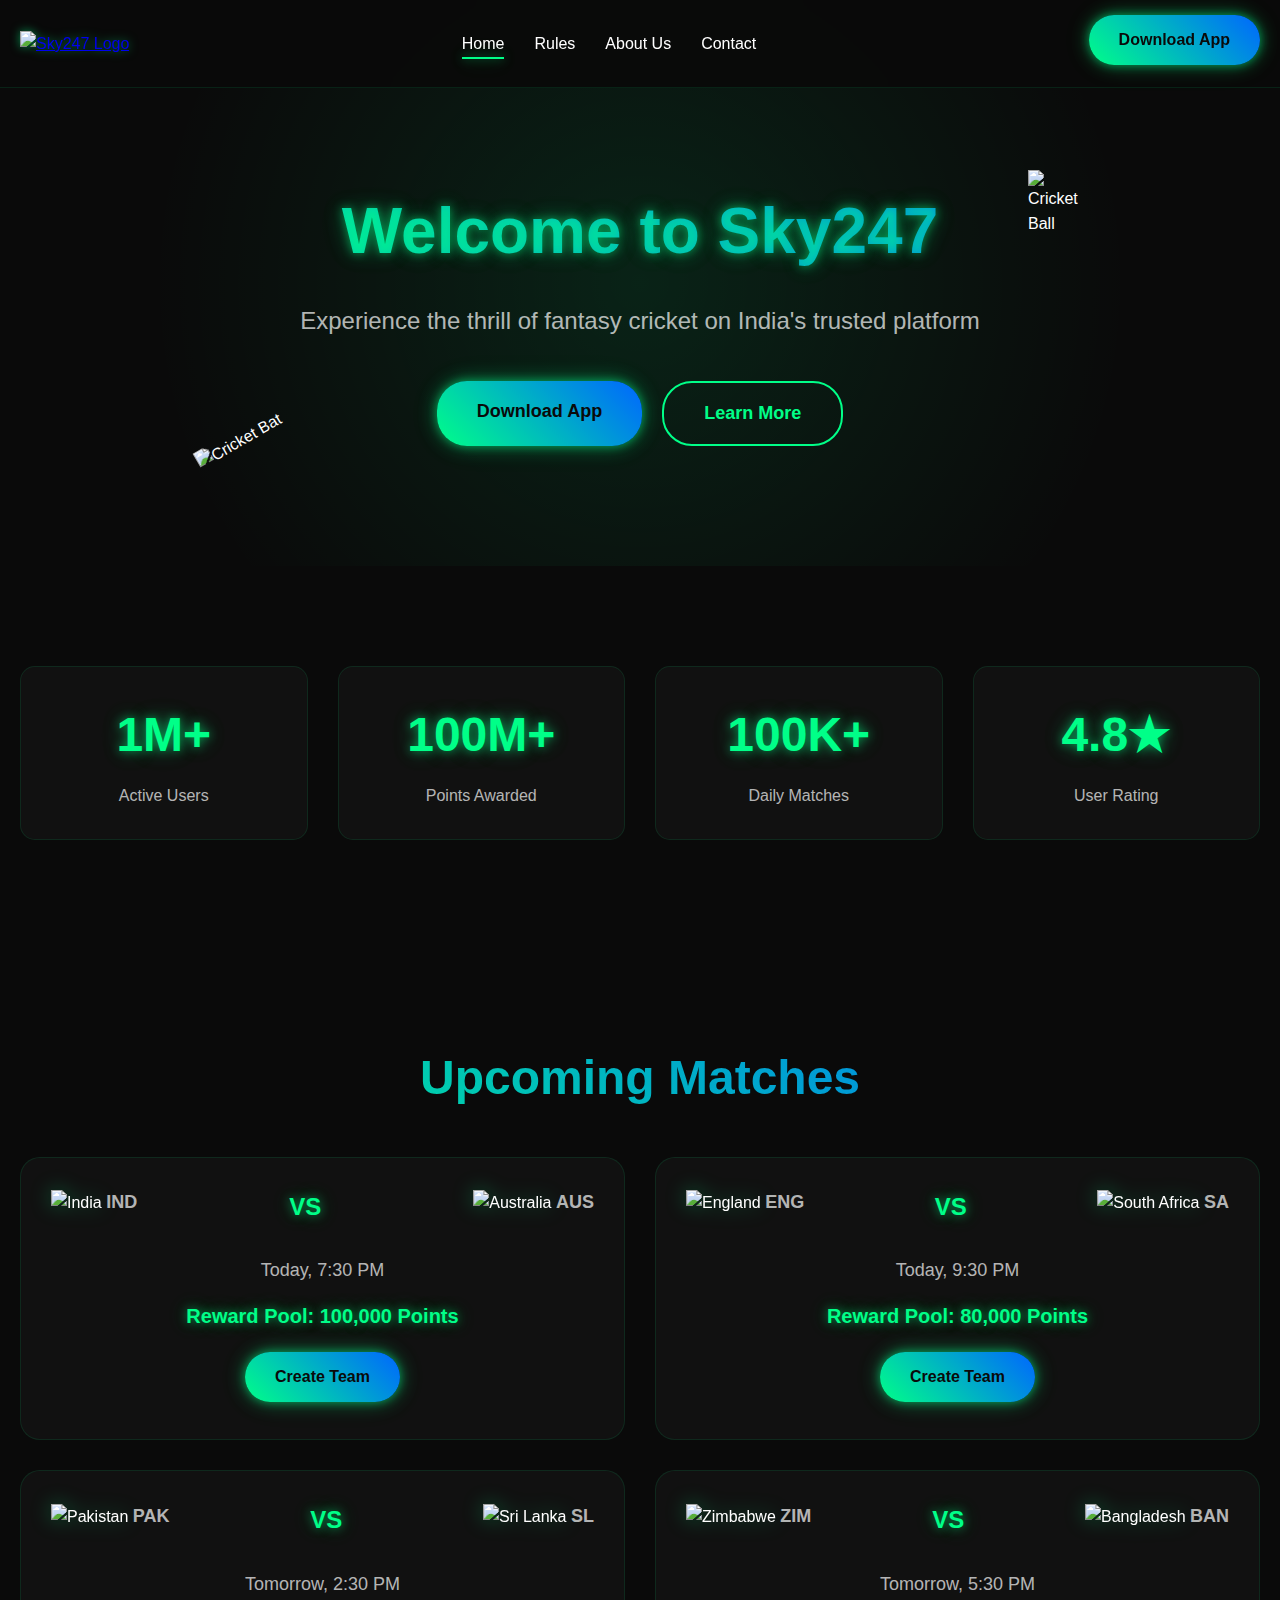
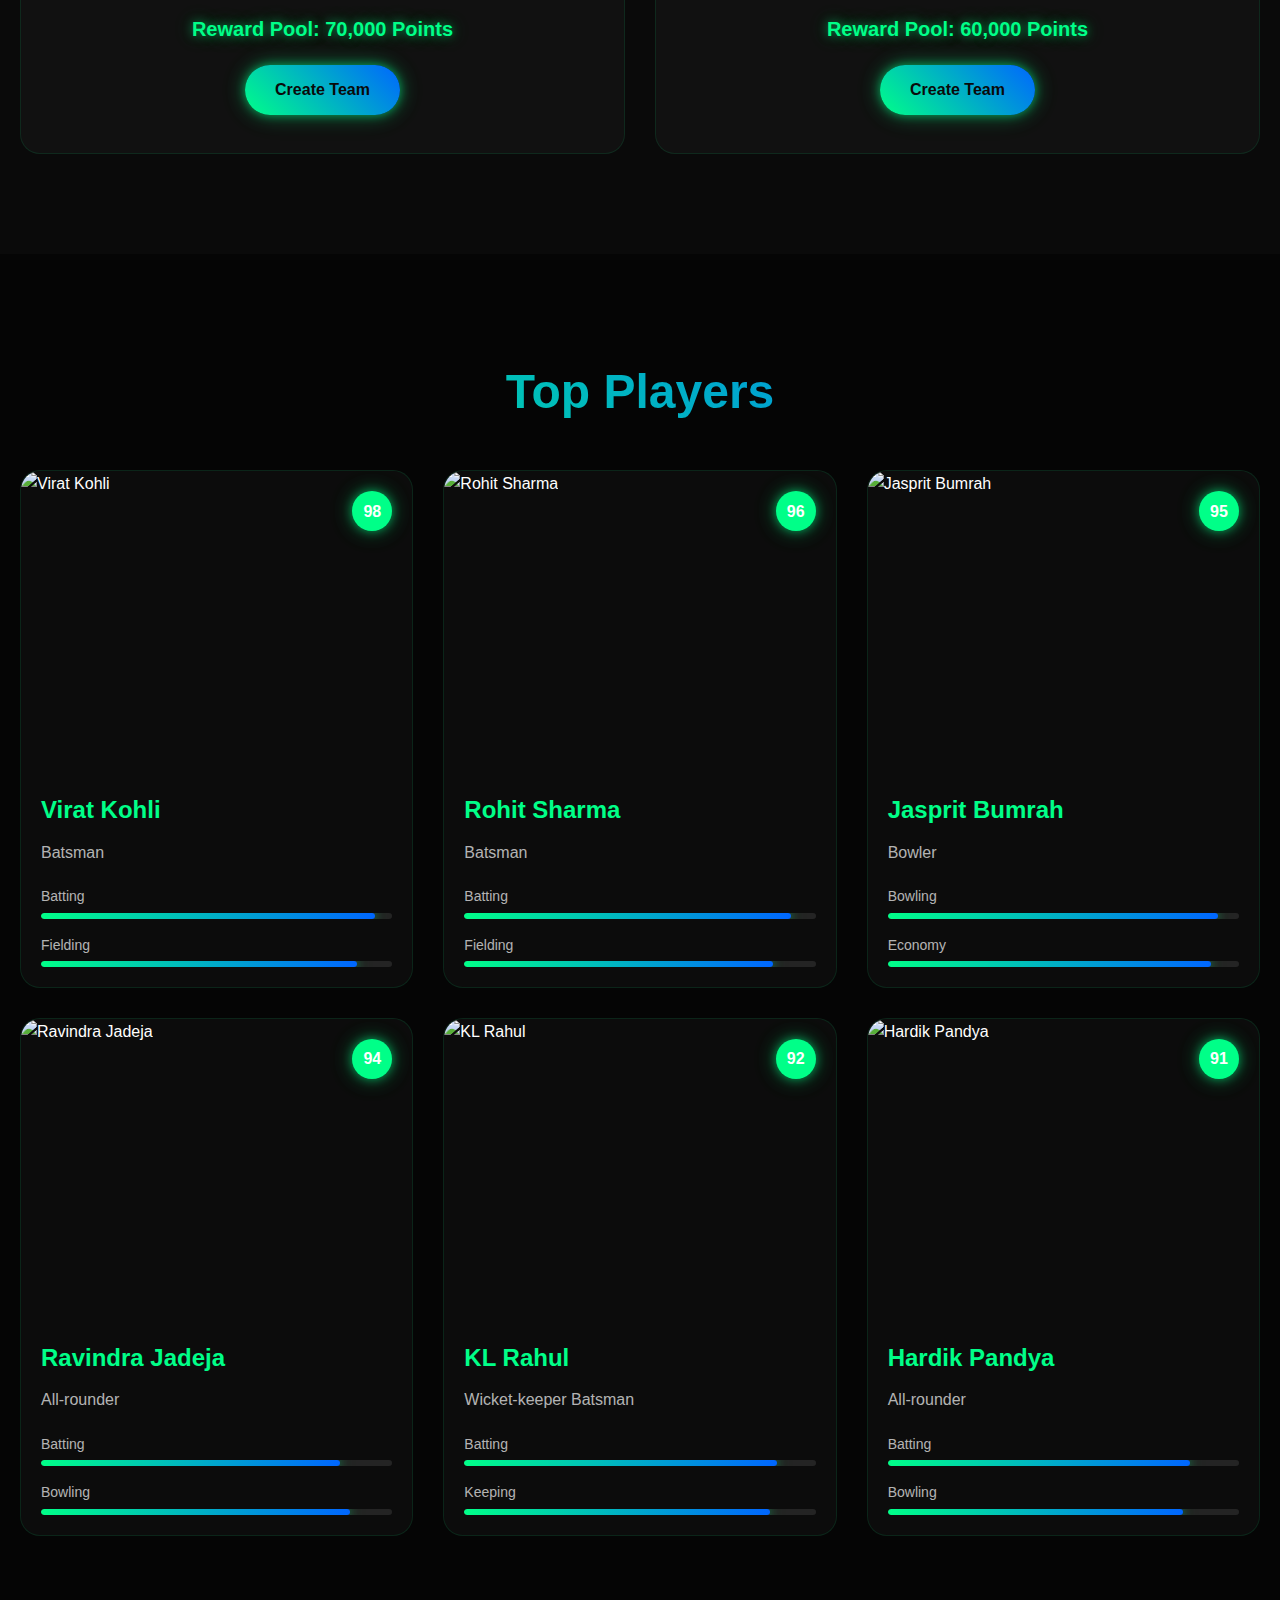
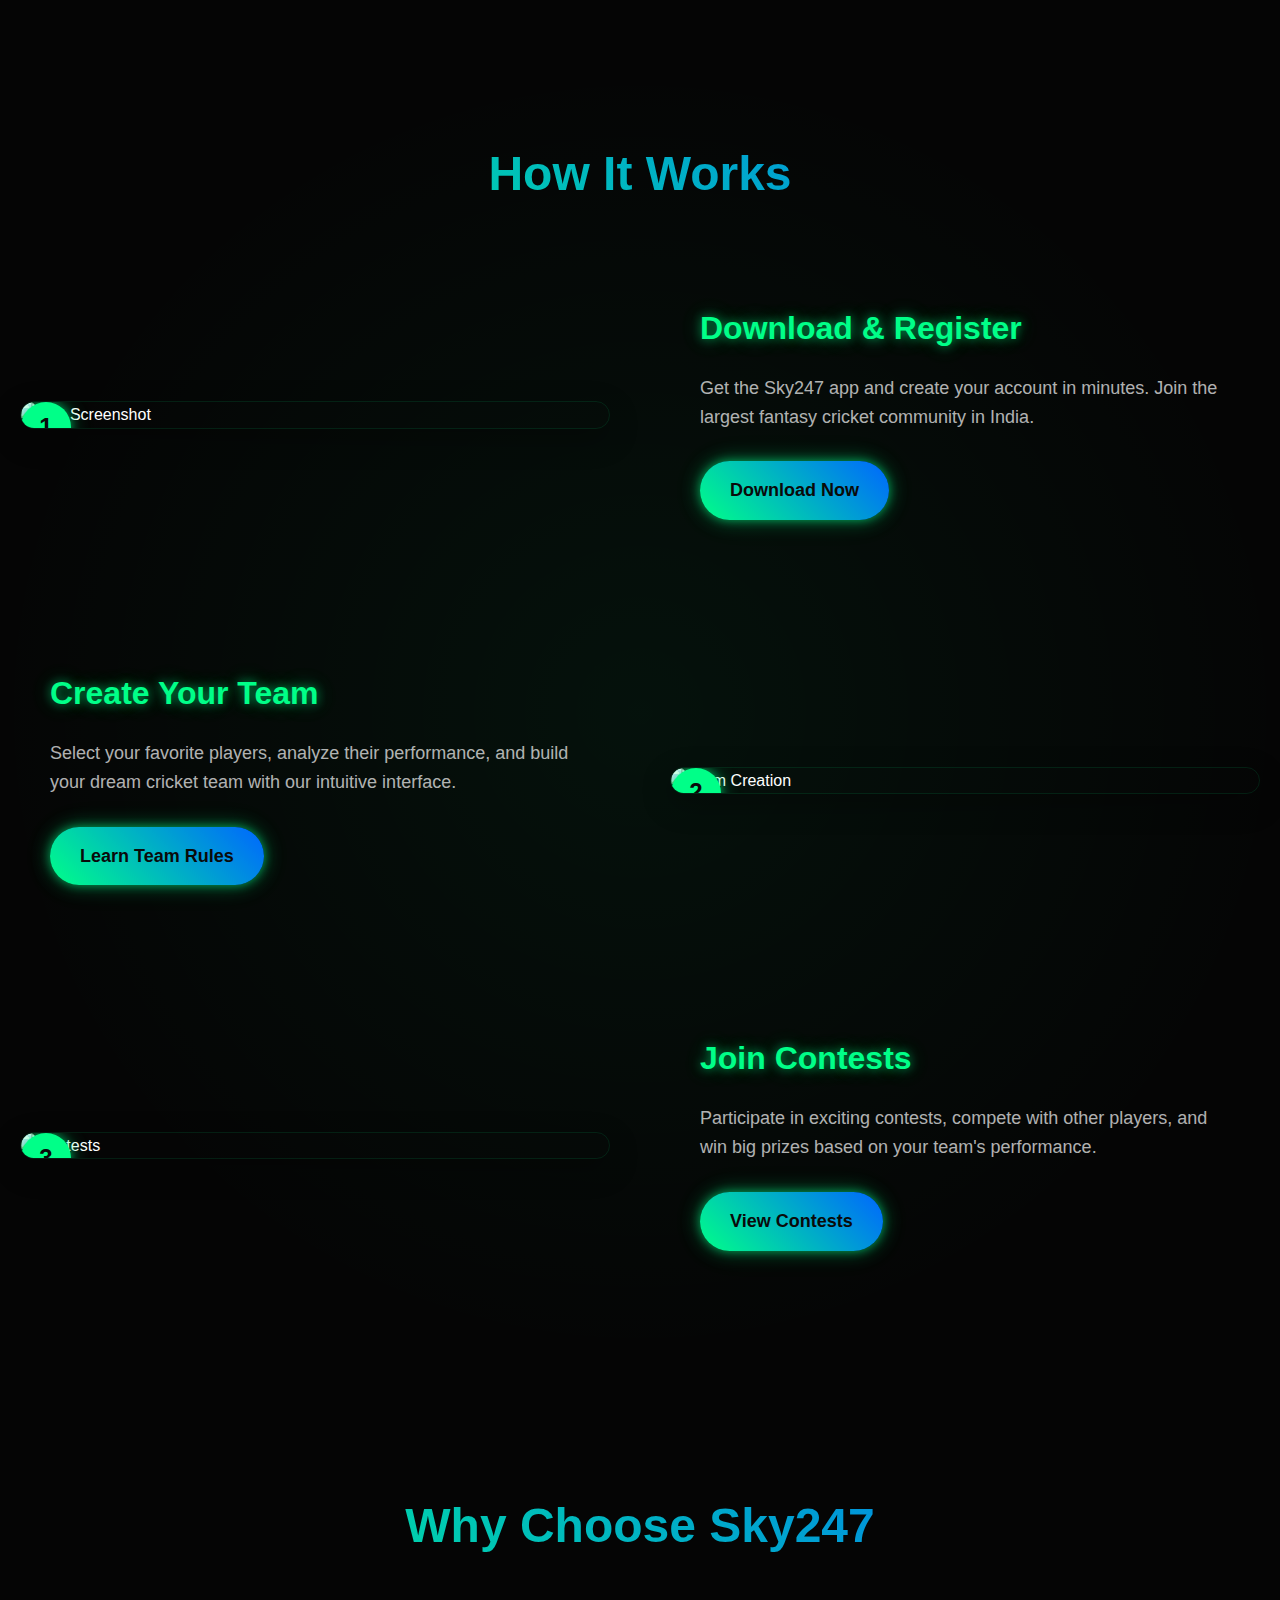
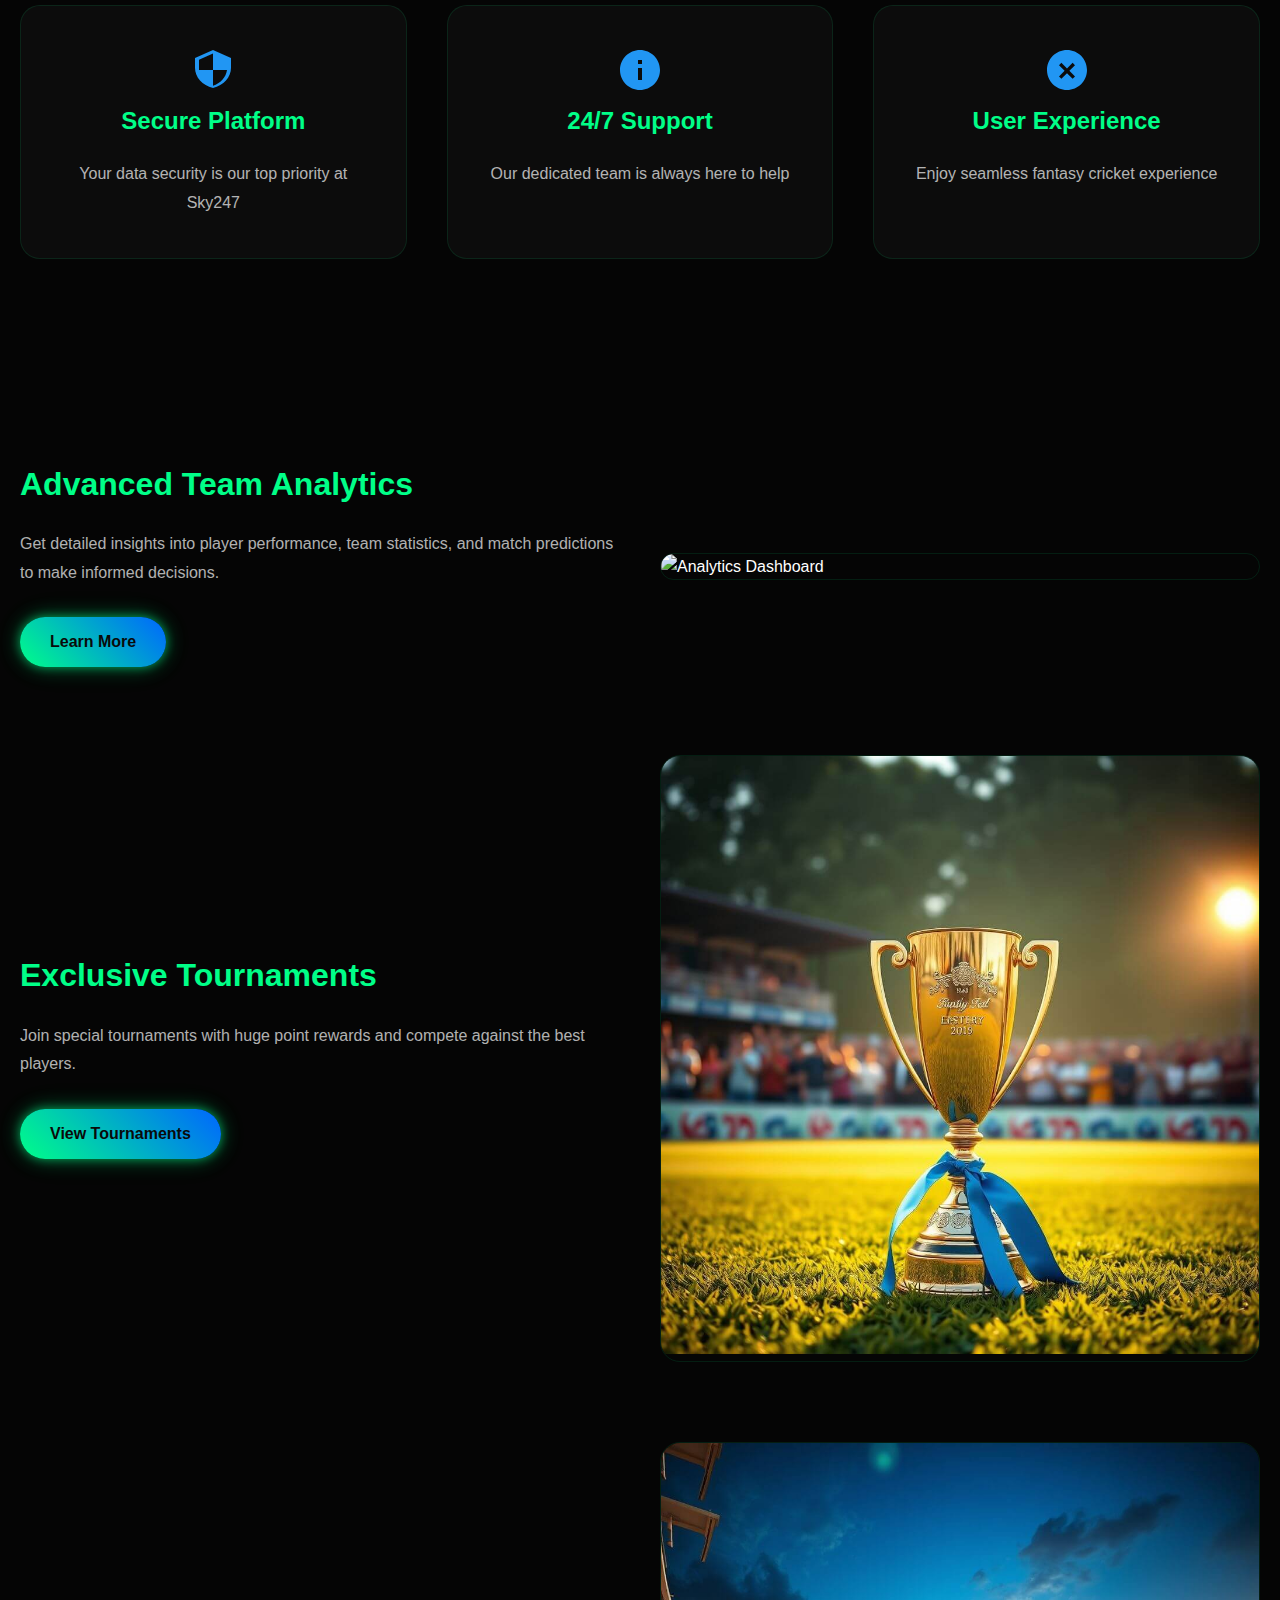
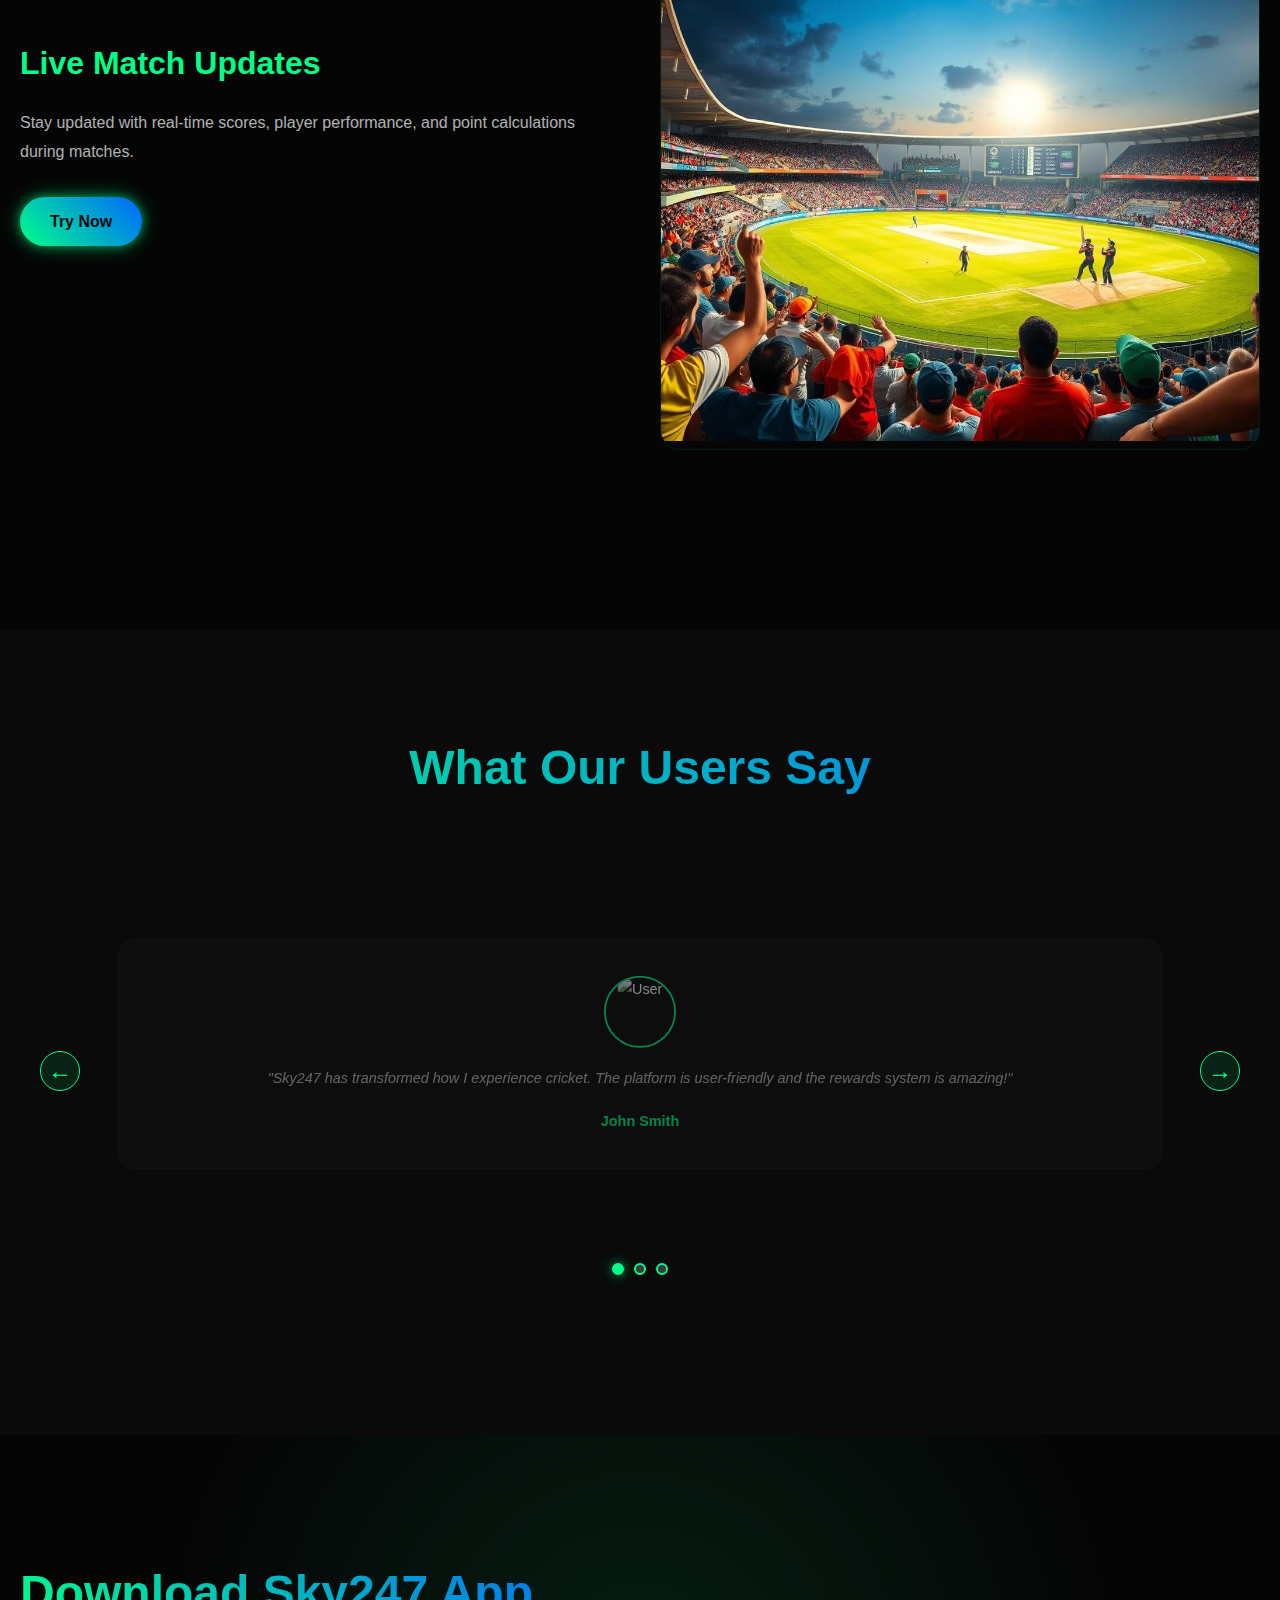
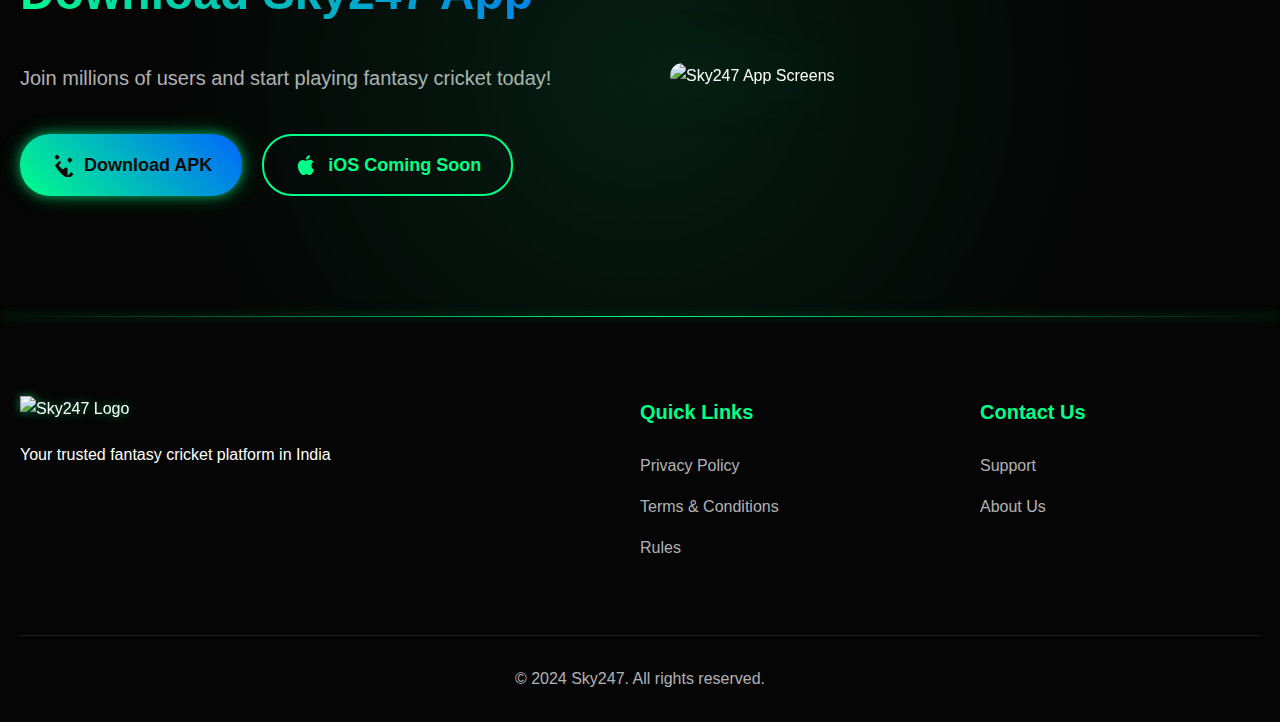
==== commit 8be3a615: "Transition to points-based system and update platform messaging" ====
--- a/index.html
+++ b/index.html
@@ -2,6 +2,7 @@
 <html lang="en">
 <head>
     <meta charset="UTF-8">
+		<link rel="icon" type="image/png" href="img/favicon.png">
     <meta name="viewport" content="width=device-width, initial-scale=1.0">
     <title>Sky247 - Fantasy Cricket Platform in India</title>
     <meta name="description" content="Experience fantasy cricket with Sky247. Join the most exciting fantasy sports platform in India.">
@@ -63,8 +64,8 @@
                         <p>Active Users</p>
                     </div>
                     <div class="stat-card">
-                        <h3>₹10Cr+</h3>
-                        <p>Prizes Distributed</p>
+                        <h3>100M+</h3>
+                        <p>Points Awarded</p>
                     </div>
                     <div class="stat-card">
                         <h3>100K+</h3>
@@ -96,7 +97,7 @@
                         </div>
                         <div class="match-info">
                             <div class="match-time">Today, 7:30 PM</div>
-                            <div class="prize-pool">Prize Pool: ₹10 Crores</div>
+                            <div class="prize-pool">Reward Pool: 100,000 Points</div>
                             <a href="contacts.html" class="btn btn--primary">Create Team</a>
                         </div>
                     </div>
@@ -115,7 +116,7 @@
                         </div>
                         <div class="match-info">
                             <div class="match-time">Today, 9:30 PM</div>
-                            <div class="prize-pool">Prize Pool: ₹8 Crores</div>
+                            <div class="prize-pool">Reward Pool: 80,000 Points</div>
                             <a href="contacts.html" class="btn btn--primary">Create Team</a>
                         </div>
                     </div>
@@ -134,7 +135,7 @@
                         </div>
                         <div class="match-info">
                             <div class="match-time">Tomorrow, 2:30 PM</div>
-                            <div class="prize-pool">Prize Pool: ₹7 Crores</div>
+                            <div class="prize-pool">Reward Pool: 70,000 Points</div>
                             <a href="contacts.html" class="btn btn--primary">Create Team</a>
                         </div>
                     </div>
@@ -153,7 +154,7 @@
                         </div>
                         <div class="match-info">
                             <div class="match-time">Tomorrow, 5:30 PM</div>
-                            <div class="prize-pool">Prize Pool: ₹6 Crores</div>
+                            <div class="prize-pool">Reward Pool: 60,000 Points</div>
                             <a href="contacts.html" class="btn btn--primary">Create Team</a>
                         </div>
                     </div>
@@ -379,12 +380,12 @@
 
                 <div class="feature-extended-card">
                     <div class="feature-extended-content">
-                        <h3>Instant Withdrawals</h3>
-                        <p>Quick and secure payment processing ensures you receive your winnings without any delays.</p>
-                        <a href="contacts.html" class="btn btn--primary">View Payment Options</a>
+                        <h3>Exclusive Tournaments</h3>
+                        <p>Join special tournaments with huge point rewards and compete against the best players.</p>
+                        <a href="contacts.html" class="btn btn--primary">View Tournaments</a>
                     </div>
                     <div class="feature-extended-image">
-                        <img src="img/payments.jpg" alt="Payment Processing">
+                        <img src="img/tournaments.jpg" alt="Tournament Rewards">
                     </div>
                 </div>
 
@@ -411,7 +412,7 @@
                                 <div class="testimonial-avatar">
                                     <img src="img/user1.jpg" alt="User">
                                 </div>
-                                <p class="testimonial-text">"Sky247 has transformed how I experience cricket. The platform is user-friendly and the rewards are amazing!"</p>
+                                <p class="testimonial-text">"Sky247 has transformed how I experience cricket. The platform is user-friendly and the rewards system is amazing!"</p>
                                 <div class="testimonial-author">John Smith</div>
                             </div>
                         </div>
@@ -429,7 +430,7 @@
                                 <div class="testimonial-avatar">
                                     <img src="img/user3.jpg" alt="User">
                                 </div>
-                                <p class="testimonial-text">"Impressive platform with fair play and instant withdrawals. Highly recommended!"</p>
+                                <p class="testimonial-text">"Impressive platform with fair play and great achievements system. Highly recommended!"</p>
                                 <div class="testimonial-author">David Wilson</div>
                             </div>
                         </div>
--- a/css/style.css
+++ b/css/style.css
@@ -2957,4 +2957,208 @@
         max-width: 300px;
         margin: 0 auto;
     }
+}
+
+/* Game Scenarios Section */
+.game-scenarios {
+    padding: 60px 0;
+    background: rgba(255, 255, 255, 0.02);
+    position: relative;
+    overflow: hidden;
+}
+
+.game-scenarios::before {
+    content: '';
+    position: absolute;
+    top: 0;
+    left: 0;
+    width: 100%;
+    height: 100%;
+    background: radial-gradient(circle at 30% 30%, rgba(0, 255, 136, 0.08) 0%, transparent 60%);
+    pointer-events: none;
+}
+
+.scenario-cards {
+    display: grid;
+    grid-template-columns: repeat(2, 1fr);
+    gap: 30px;
+    margin-top: 40px;
+}
+
+.scenario-card {
+    background: rgba(255, 255, 255, 0.03);
+    border-radius: 20px;
+    padding: 30px;
+    border: 1px solid rgba(0, 255, 136, 0.1);
+    transition: all 0.4s cubic-bezier(0.4, 0, 0.2, 1);
+    position: relative;
+}
+
+.scenario-card:hover {
+    border-color: var(--primary-color);
+    box-shadow: var(--neon-glow);
+    transform: translateY(-5px);
+}
+
+.scenario-card__number {
+    position: absolute;
+    top: -15px;
+    left: -15px;
+    width: 40px;
+    height: 40px;
+    background: var(--primary-color);
+    border-radius: 50%;
+    display: flex;
+    align-items: center;
+    justify-content: center;
+    font-weight: bold;
+    font-size: 1.2rem;
+    color: var(--dark-bg);
+    box-shadow: var(--neon-glow);
+    z-index: 1;
+}
+
+.scenario-card__header {
+    display: flex;
+    align-items: center;
+    gap: 15px;
+    margin-bottom: 20px;
+}
+
+.scenario-card__icon {
+    width: 40px;
+    height: 40px;
+    fill: var(--primary-color);
+    filter: drop-shadow(0 0 10px rgba(0, 255, 136, 0.3));
+}
+
+.scenario-card h3 {
+    color: var(--primary-color);
+    font-size: 1.5rem;
+    margin: 0;
+    text-shadow: var(--neon-glow);
+}
+
+.scenario-card__content {
+    color: var(--text-secondary);
+    font-size: 1rem;
+    line-height: 1.6;
+    margin-bottom: 20px;
+}
+
+.scenario-card__example {
+    background: rgba(0, 255, 136, 0.05);
+    border-radius: 10px;
+    padding: 15px;
+    margin-top: 15px;
+    border-left: 3px solid var(--primary-color);
+}
+
+.scenario-card__example-title {
+    color: var(--primary-color);
+    font-weight: bold;
+    margin-bottom: 10px;
+    font-size: 0.9rem;
+    text-transform: uppercase;
+    letter-spacing: 1px;
+}
+
+.scenario-card__points {
+    display: flex;
+    gap: 20px;
+    margin-top: 20px;
+    padding-top: 20px;
+    border-top: 1px solid rgba(0, 255, 136, 0.1);
+}
+
+.scenario-card__point {
+    flex: 1;
+    text-align: center;
+}
+
+.scenario-card__point-value {
+    color: var(--primary-color);
+    font-size: 1.5rem;
+    font-weight: bold;
+    margin-bottom: 5px;
+    text-shadow: var(--neon-glow);
+}
+
+.scenario-card__point-label {
+    color: var(--text-secondary);
+    font-size: 0.9rem;
+    opacity: 0.8;
+}
+
+@media (max-width: 1024px) {
+    .scenario-cards {
+        gap: 20px;
+    }
+
+    .scenario-card {
+        padding: 25px;
+    }
+
+    .scenario-card h3 {
+        font-size: 1.3rem;
+    }
+}
+
+@media (max-width: 768px) {
+    .scenario-cards {
+        grid-template-columns: 1fr;
+    }
+
+    .scenario-card {
+        padding: 20px;
+    }
+
+    .scenario-card__number {
+        width: 35px;
+        height: 35px;
+        font-size: 1rem;
+        top: -12px;
+        left: -12px;
+    }
+
+    .scenario-card__icon {
+        width: 35px;
+        height: 35px;
+    }
+
+    .scenario-card h3 {
+        font-size: 1.2rem;
+    }
+
+    .scenario-card__content {
+        font-size: 0.95rem;
+    }
+
+    .scenario-card__point-value {
+        font-size: 1.3rem;
+    }
+}
+
+@media (max-width: 480px) {
+    .scenario-card {
+        padding: 15px;
+    }
+
+    .scenario-card__header {
+        gap: 10px;
+    }
+
+    .scenario-card__icon {
+        width: 30px;
+        height: 30px;
+    }
+
+    .scenario-card h3 {
+        font-size: 1.1rem;
+    }
+
+    .scenario-card__points {
+        flex-direction: column;
+        gap: 15px;
+    }
 } 
